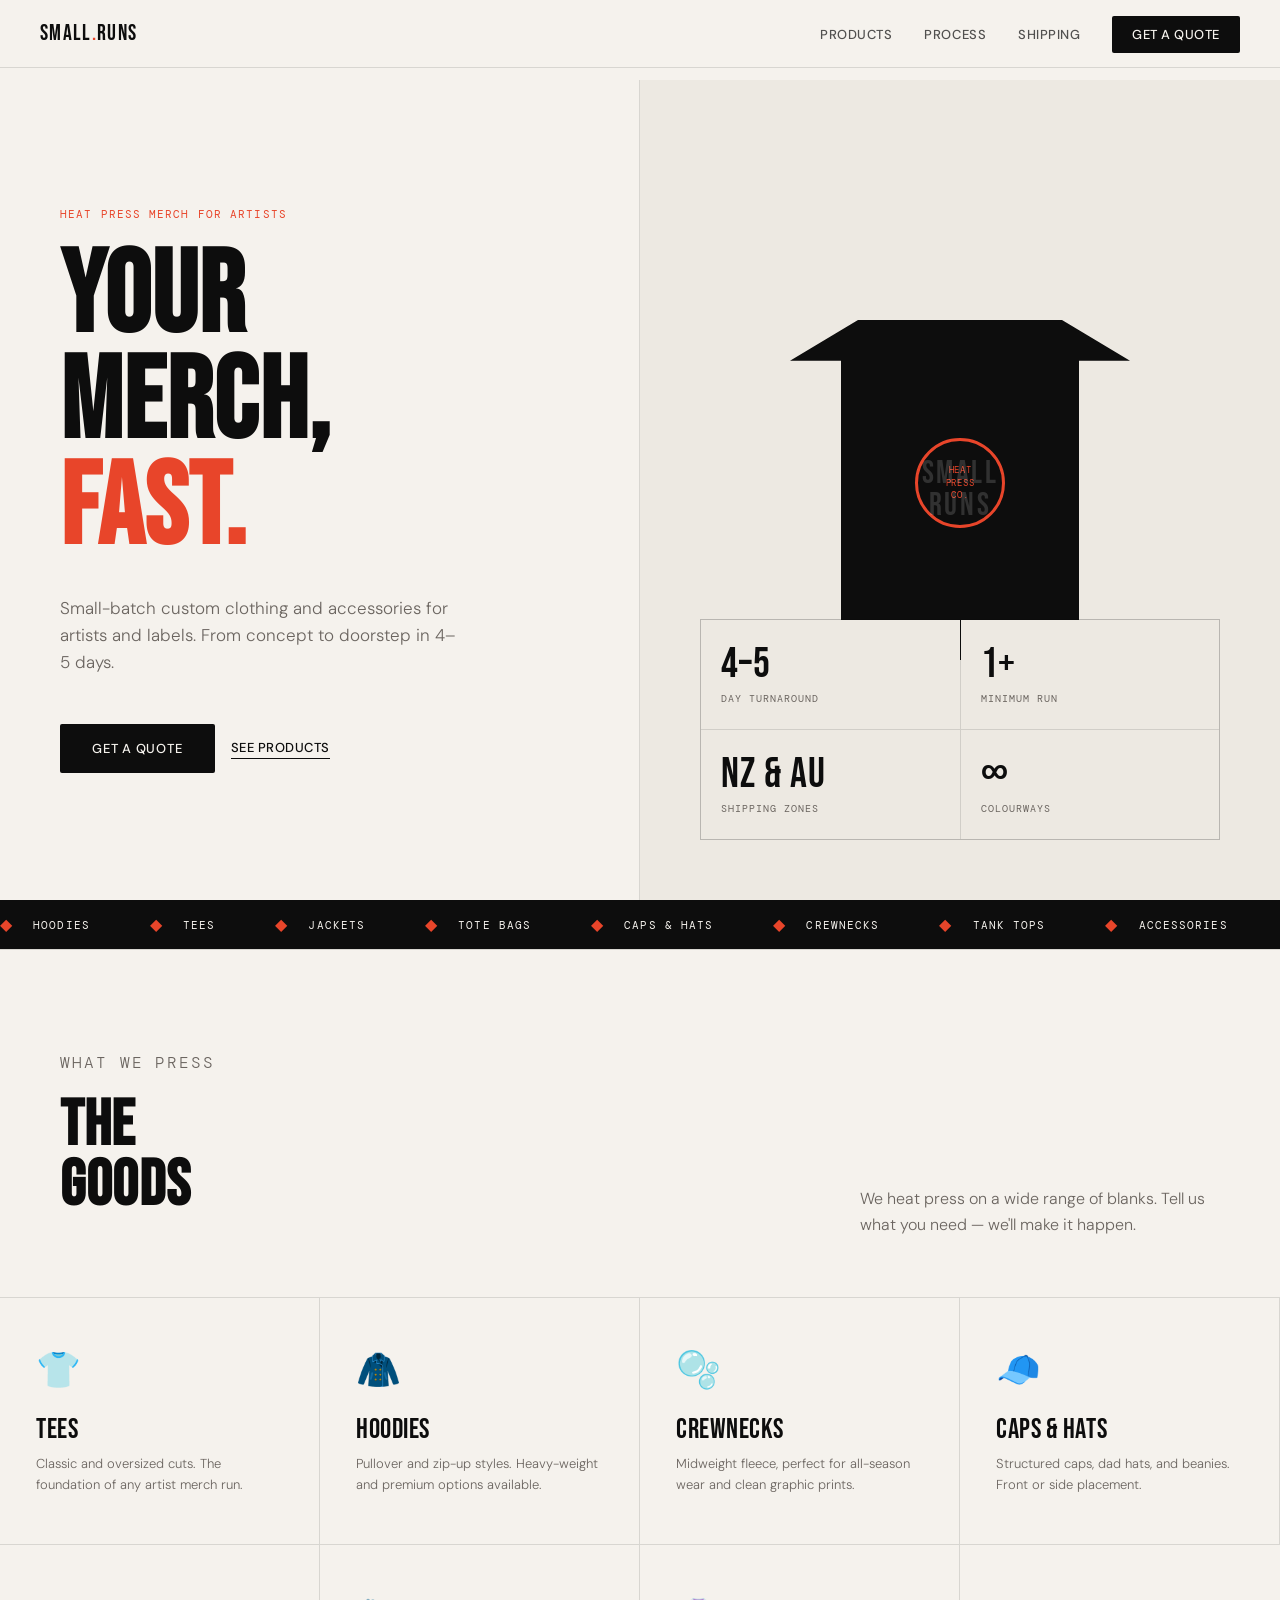
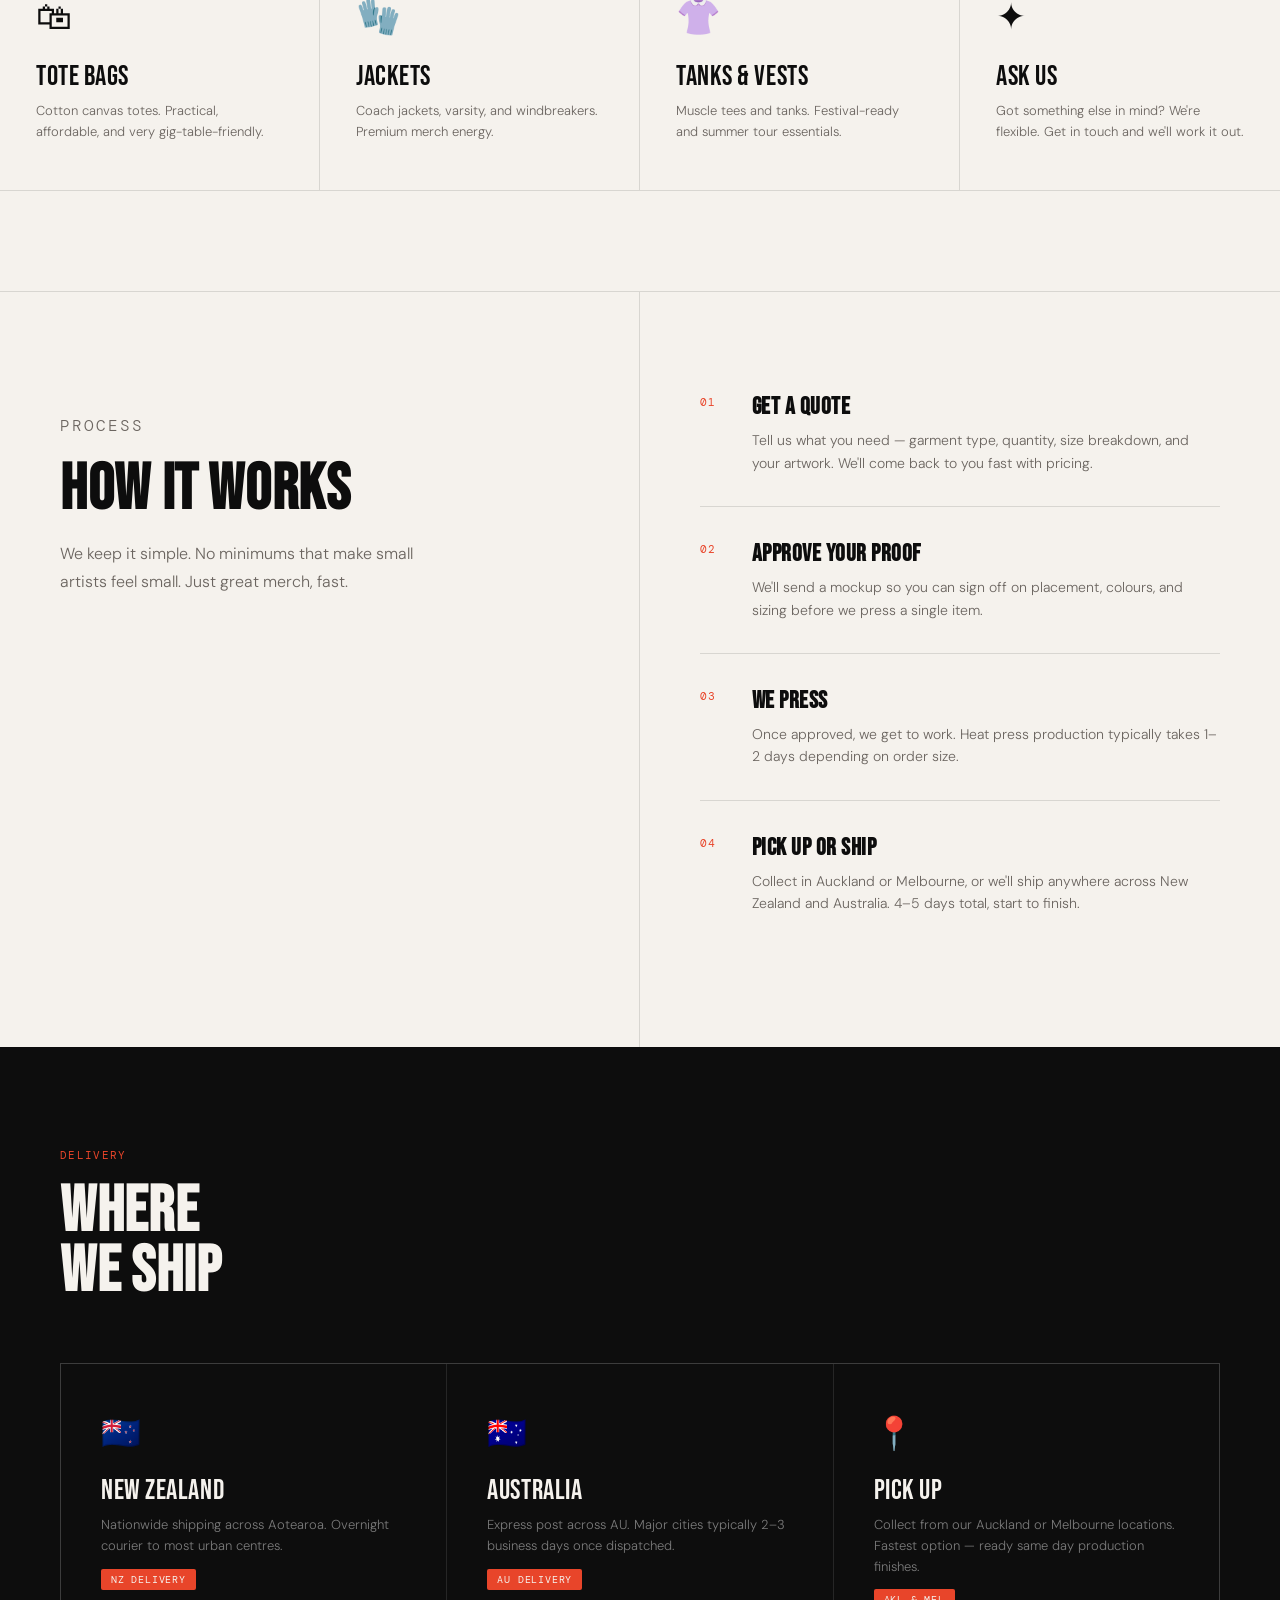
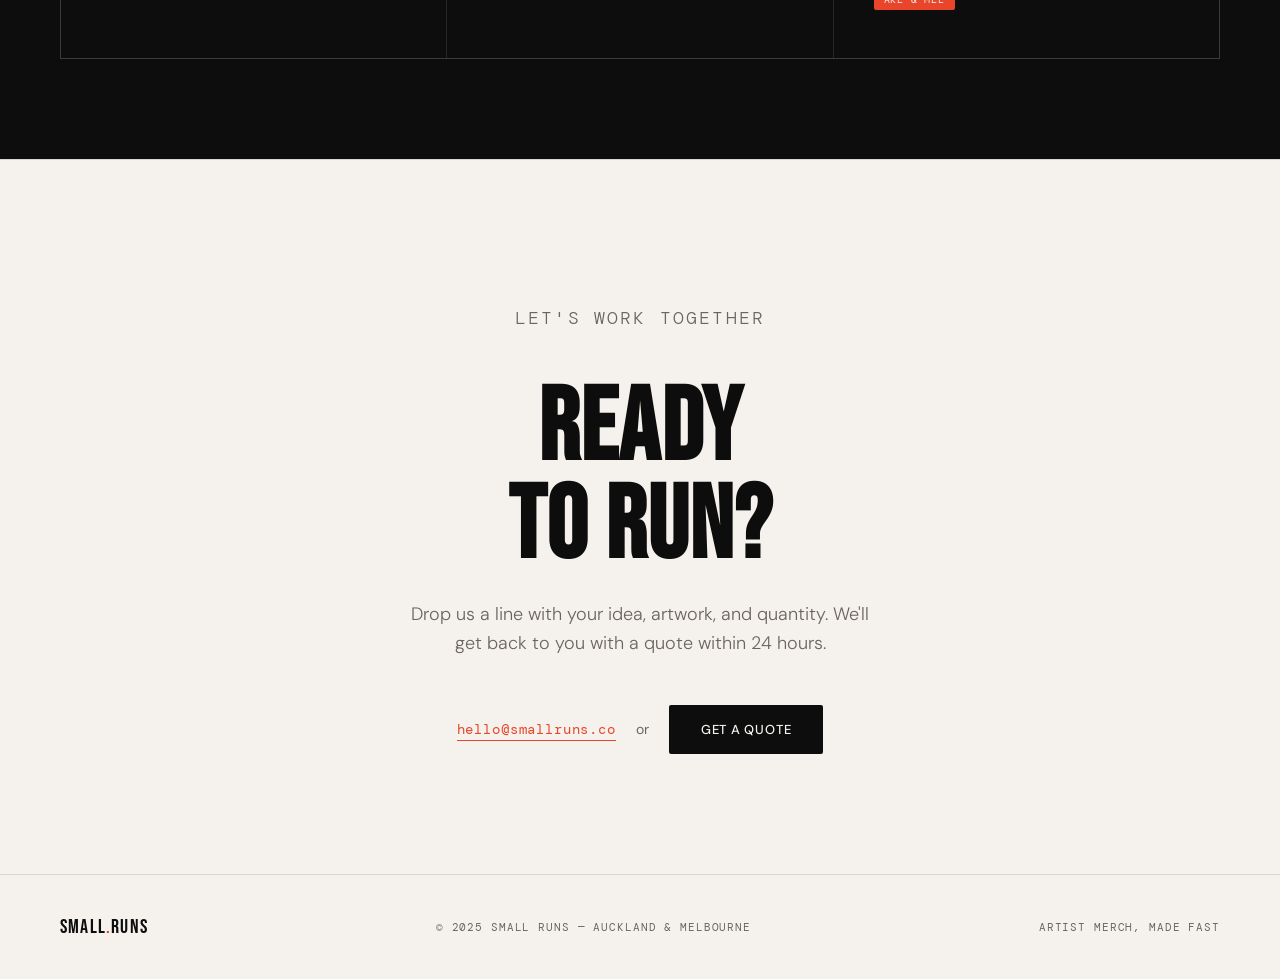
==== index.html @ 35fba36e "Initial landing page" ====
<!DOCTYPE html>
<html lang="en">
<head>
<meta charset="UTF-8">
<meta name="viewport" content="width=device-width, initial-scale=1.0">
<title>Small Runs — Artist Merch, Made Fast</title>
<link rel="preconnect" href="https://fonts.googleapis.com">
<link href="https://fonts.googleapis.com/css2?family=Bebas+Neue&family=DM+Sans:wght@300;400;500&family=DM+Mono:wght@400;500&display=swap" rel="stylesheet">
<style>
  :root {
    --black: #0d0d0d;
    --white: #f5f2ed;
    --cream: #ede9e2;
    --accent: #e8452a;
    --mid: #6b6560;
    --border: rgba(13,13,13,0.12);
  }

  *, *::before, *::after { box-sizing: border-box; margin: 0; padding: 0; }

  html { scroll-behavior: smooth; }

  body {
    font-family: 'DM Sans', sans-serif;
    background: var(--white);
    color: var(--black);
    overflow-x: hidden;
  }

  /* ── NAV ── */
  nav {
    position: fixed; top: 0; left: 0; right: 0; z-index: 100;
    display: flex; align-items: center; justify-content: space-between;
    padding: 20px 40px;
    mix-blend-mode: normal;
    background: var(--white);
    border-bottom: 1px solid var(--border);
  }
  .nav-logo {
    font-family: 'Bebas Neue', sans-serif;
    font-size: 22px;
    letter-spacing: 0.06em;
    color: var(--black);
    text-decoration: none;
  }
  .nav-logo span { color: var(--accent); }
  .nav-links {
    display: flex; gap: 32px; list-style: none; align-items: center;
  }
  .nav-links a {
    text-decoration: none; color: var(--black); font-size: 13px;
    font-weight: 500; letter-spacing: 0.04em; text-transform: uppercase;
    opacity: 0.7; transition: opacity 0.2s;
  }
  .nav-links a:hover { opacity: 1; }
  .nav-cta {
    background: var(--black); color: var(--white) !important;
    opacity: 1 !important; padding: 10px 20px;
    border-radius: 2px; transition: background 0.2s !important;
  }
  .nav-cta:hover { background: var(--accent) !important; }

  /* ── HERO ── */
  .hero {
    min-height: 100vh;
    display: grid;
    grid-template-columns: 1fr 1fr;
    padding-top: 80px;
  }
  .hero-left {
    display: flex; flex-direction: column; justify-content: center;
    padding: 80px 60px 80px 60px;
    border-right: 1px solid var(--border);
  }
  .hero-tag {
    font-family: 'DM Mono', monospace;
    font-size: 11px; letter-spacing: 0.1em; text-transform: uppercase;
    color: var(--accent); margin-bottom: 24px;
  }
  .hero-title {
    font-family: 'Bebas Neue', sans-serif;
    font-size: clamp(72px, 9vw, 130px);
    line-height: 0.92;
    letter-spacing: 0.01em;
    color: var(--black);
    margin-bottom: 32px;
  }
  .hero-title em {
    font-style: normal;
    color: var(--accent);
  }
  .hero-sub {
    font-size: 17px; line-height: 1.6; color: var(--mid);
    max-width: 400px; margin-bottom: 48px; font-weight: 300;
  }
  .hero-actions { display: flex; gap: 16px; align-items: center; }
  .btn-primary {
    background: var(--black); color: var(--white);
    padding: 16px 32px; font-size: 13px; font-weight: 500;
    letter-spacing: 0.06em; text-transform: uppercase;
    text-decoration: none; border-radius: 2px;
    transition: background 0.2s;
  }
  .btn-primary:hover { background: var(--accent); }
  .btn-ghost {
    color: var(--black); font-size: 13px; font-weight: 500;
    letter-spacing: 0.04em; text-decoration: none; text-transform: uppercase;
    border-bottom: 1px solid var(--black); padding-bottom: 2px;
    transition: color 0.2s, border-color 0.2s;
  }
  .btn-ghost:hover { color: var(--accent); border-color: var(--accent); }

  .hero-right {
    background: var(--cream);
    display: flex; flex-direction: column; justify-content: flex-end;
    padding: 60px;
    position: relative; overflow: hidden;
  }
  .hero-visual {
    position: absolute; top: 0; left: 0; right: 0; bottom: 0;
    display: flex; align-items: center; justify-content: center;
  }
  .hero-garment {
    width: 340px; height: 340px; position: relative;
  }
  .tee-shape {
    width: 100%; height: 100%;
    background: var(--black);
    clip-path: polygon(20% 0%, 80% 0%, 100% 12%, 85% 12%, 85% 100%, 15% 100%, 15% 12%, 0% 12%);
    display: flex; align-items: center; justify-content: center;
    position: relative;
  }
  .tee-shape::after {
    content: 'SMALL\ARUNS';
    white-space: pre;
    font-family: 'Bebas Neue', sans-serif;
    font-size: 32px; letter-spacing: 0.08em;
    color: rgba(255,255,255,0.15);
    position: absolute; top: 50%; left: 50%;
    transform: translate(-50%, -50%);
    text-align: center; line-height: 1;
  }
  .press-mark {
    position: absolute; top: 48%; left: 50%;
    transform: translate(-50%, -50%);
    width: 90px; height: 90px;
    border: 3px solid var(--accent);
    border-radius: 50%;
    display: flex; align-items: center; justify-content: center;
    flex-direction: column;
  }
  .press-mark span {
    font-family: 'DM Mono', monospace;
    font-size: 9px; letter-spacing: 0.08em; text-transform: uppercase;
    color: var(--accent); line-height: 1.4; text-align: center;
  }

  .hero-stats {
    display: grid; grid-template-columns: 1fr 1fr;
    gap: 1px; background: var(--border); border: 1px solid var(--border);
    z-index: 2;
  }
  .stat {
    background: var(--cream);
    padding: 24px 20px;
  }
  .stat-num {
    font-family: 'Bebas Neue', sans-serif;
    font-size: 42px; letter-spacing: 0.02em; line-height: 1;
    color: var(--black);
  }
  .stat-label {
    font-family: 'DM Mono', monospace;
    font-size: 10px; letter-spacing: 0.1em; text-transform: uppercase;
    color: var(--mid); margin-top: 6px;
  }

  /* ── TICKER ── */
  .ticker {
    background: var(--black); color: var(--white);
    padding: 14px 0; overflow: hidden;
    border-top: none;
  }
  .ticker-inner {
    display: flex; gap: 60px; white-space: nowrap;
    animation: ticker 18s linear infinite;
  }
  .ticker-item {
    font-family: 'DM Mono', monospace;
    font-size: 11px; letter-spacing: 0.1em; text-transform: uppercase;
    display: flex; align-items: center; gap: 20px;
    flex-shrink: 0;
  }
  .ticker-dot { color: var(--accent); font-size: 16px; }
  @keyframes ticker {
    from { transform: translateX(0); }
    to { transform: translateX(-50%); }
  }

  /* ── WHAT WE DO ── */
  .section { padding: 100px 60px; }
  .section-label {
    font-family: 'DM Mono', monospace;
    font-size: 11px; letter-spacing: 0.12em; text-transform: uppercase;
    color: var(--accent); margin-bottom: 20px;
  }
  .section-title {
    font-family: 'Bebas Neue', sans-serif;
    font-size: clamp(44px, 5vw, 72px);
    line-height: 0.95; letter-spacing: 0.01em;
    margin-bottom: 20px;
  }

  .products-section {
    padding: 100px 0;
    border-top: 1px solid var(--border);
  }
  .products-header {
    padding: 0 60px 60px;
    display: flex; justify-content: space-between; align-items: flex-end;
  }
  .products-header p {
    color: var(--mid); font-size: 16px; font-weight: 300;
    max-width: 360px; line-height: 1.6;
  }
  .products-grid {
    display: grid;
    grid-template-columns: repeat(4, 1fr);
    border-top: 1px solid var(--border);
  }
  .product-card {
    padding: 48px 36px;
    border-right: 1px solid var(--border);
    border-bottom: 1px solid var(--border);
    transition: background 0.2s;
    cursor: default;
  }
  .product-card:last-child { border-right: none; }
  .product-card:hover { background: var(--cream); }
  .product-icon {
    font-size: 36px; margin-bottom: 20px; display: block;
  }
  .product-name {
    font-family: 'Bebas Neue', sans-serif;
    font-size: 28px; letter-spacing: 0.02em; margin-bottom: 8px;
  }
  .product-desc {
    font-size: 13px; color: var(--mid); line-height: 1.6; font-weight: 300;
  }

  /* ── HOW IT WORKS ── */
  .how-section {
    border-top: 1px solid var(--border);
    display: grid; grid-template-columns: 1fr 1fr;
  }
  .how-left {
    padding: 100px 60px;
    border-right: 1px solid var(--border);
  }
  .how-left p {
    color: var(--mid); font-size: 16px; font-weight: 300;
    max-width: 380px; line-height: 1.7; margin-top: 20px;
  }
  .how-right { padding: 100px 60px; }
  .steps { display: flex; flex-direction: column; gap: 0; }
  .step {
    display: flex; gap: 24px;
    padding: 32px 0;
    border-bottom: 1px solid var(--border);
  }
  .step:first-child { padding-top: 0; }
  .step:last-child { border-bottom: none; }
  .step-num {
    font-family: 'DM Mono', monospace;
    font-size: 11px; letter-spacing: 0.1em; color: var(--accent);
    min-width: 28px; padding-top: 3px;
  }
  .step-content h3 {
    font-family: 'Bebas Neue', sans-serif;
    font-size: 24px; letter-spacing: 0.02em; margin-bottom: 8px;
  }
  .step-content p {
    font-size: 14px; color: var(--mid); line-height: 1.6; font-weight: 300;
  }

  /* ── SHIPPING ── */
  .shipping-section {
    border-top: 1px solid var(--border);
    background: var(--black); color: var(--white);
    padding: 100px 60px;
  }
  .shipping-section .section-label { color: var(--accent); }
  .shipping-grid {
    display: grid; grid-template-columns: repeat(3, 1fr);
    gap: 1px; background: rgba(255,255,255,0.1);
    margin-top: 60px; border: 1px solid rgba(255,255,255,0.1);
  }
  .ship-card {
    padding: 48px 40px;
    background: var(--black);
    transition: background 0.2s;
  }
  .ship-card:hover { background: #1a1a1a; }
  .ship-icon { font-size: 32px; margin-bottom: 20px; display: block; }
  .ship-title {
    font-family: 'Bebas Neue', sans-serif;
    font-size: 28px; letter-spacing: 0.02em; margin-bottom: 8px;
    color: var(--white);
  }
  .ship-detail {
    font-size: 13px; color: rgba(255,255,255,0.45);
    line-height: 1.6; font-weight: 300;
  }
  .ship-highlight {
    display: inline-block;
    background: var(--accent);
    color: var(--white);
    font-family: 'DM Mono', monospace;
    font-size: 10px; letter-spacing: 0.08em;
    text-transform: uppercase;
    padding: 4px 10px; border-radius: 2px;
    margin-top: 12px;
  }

  /* ── CTA ── */
  .cta-section {
    border-top: 1px solid var(--border);
    padding: 120px 60px;
    text-align: center;
  }
  .cta-section .section-title { font-size: clamp(56px, 8vw, 110px); }
  .cta-section p {
    color: var(--mid); font-size: 18px; font-weight: 300;
    max-width: 480px; margin: 24px auto 48px; line-height: 1.6;
  }
  .cta-email {
    font-family: 'DM Mono', monospace;
    font-size: 14px; letter-spacing: 0.06em;
    color: var(--accent); text-decoration: none;
    border-bottom: 1px solid var(--accent);
    padding-bottom: 2px;
  }
  .cta-divider {
    color: var(--mid); margin: 0 16px; font-size: 14px;
  }

  /* ── FOOTER ── */
  footer {
    border-top: 1px solid var(--border);
    padding: 40px 60px;
    display: flex; justify-content: space-between; align-items: center;
  }
  .footer-logo {
    font-family: 'Bebas Neue', sans-serif;
    font-size: 20px; letter-spacing: 0.06em;
  }
  .footer-logo span { color: var(--accent); }
  .footer-note {
    font-family: 'DM Mono', monospace;
    font-size: 11px; letter-spacing: 0.08em; text-transform: uppercase;
    color: var(--mid);
  }

  /* ── ANIMATIONS ── */
  .fade-up {
    opacity: 0; transform: translateY(24px);
    transition: opacity 0.6s ease, transform 0.6s ease;
  }
  .fade-up.visible { opacity: 1; transform: translateY(0); }

  /* ── RESPONSIVE ── */
  @media (max-width: 900px) {
    nav { padding: 16px 24px; }
    .nav-links { display: none; }
    .hero { grid-template-columns: 1fr; min-height: auto; }
    .hero-left { padding: 60px 24px; border-right: none; }
    .hero-right { display: none; }
    .section { padding: 60px 24px; }
    .products-header { padding: 0 24px 40px; flex-direction: column; align-items: flex-start; gap: 16px; }
    .products-grid { grid-template-columns: 1fr 1fr; }
    .product-card { border-right: none; border-bottom: 1px solid var(--border); }
    .how-section { grid-template-columns: 1fr; }
    .how-left { padding: 60px 24px; border-right: none; border-bottom: 1px solid var(--border); }
    .how-right { padding: 60px 24px; }
    .shipping-section { padding: 60px 24px; }
    .shipping-grid { grid-template-columns: 1fr; }
    .cta-section { padding: 80px 24px; }
    footer { padding: 32px 24px; flex-direction: column; gap: 12px; text-align: center; }
  }
</style>
</head>
<body>

<!-- NAV -->
<nav>
  <a href="#" class="nav-logo">Small<span>.</span>Runs</a>
  <ul class="nav-links">
    <li><a href="#products">Products</a></li>
    <li><a href="#process">Process</a></li>
    <li><a href="#shipping">Shipping</a></li>
    <li><a href="#contact" class="nav-cta">Get a Quote</a></li>
  </ul>
</nav>

<!-- HERO -->
<section class="hero">
  <div class="hero-left">
    <p class="hero-tag">Heat Press Merch for Artists</p>
    <h1 class="hero-title">Your<br>Merch,<br><em>Fast.</em></h1>
    <p class="hero-sub">Small-batch custom clothing and accessories for artists and labels. From concept to doorstep in 4–5 days.</p>
    <div class="hero-actions">
      <a href="#contact" class="btn-primary">Get a Quote</a>
      <a href="#products" class="btn-ghost">See Products</a>
    </div>
  </div>
  <div class="hero-right">
    <div class="hero-visual">
      <div class="hero-garment">
        <div class="tee-shape">
          <div class="press-mark">
            <span>Heat<br>Press<br>Co.</span>
          </div>
        </div>
      </div>
    </div>
    <div class="hero-stats">
      <div class="stat">
        <div class="stat-num">4–5</div>
        <div class="stat-label">Day Turnaround</div>
      </div>
      <div class="stat">
        <div class="stat-num">1+</div>
        <div class="stat-label">Minimum Run</div>
      </div>
      <div class="stat">
        <div class="stat-num">NZ &amp; AU</div>
        <div class="stat-label">Shipping Zones</div>
      </div>
      <div class="stat">
        <div class="stat-num">∞</div>
        <div class="stat-label">Colourways</div>
      </div>
    </div>
  </div>
</section>

<!-- TICKER -->
<div class="ticker">
  <div class="ticker-inner">
    <span class="ticker-item"><span class="ticker-dot">◆</span> Hoodies</span>
    <span class="ticker-item"><span class="ticker-dot">◆</span> Tees</span>
    <span class="ticker-item"><span class="ticker-dot">◆</span> Jackets</span>
    <span class="ticker-item"><span class="ticker-dot">◆</span> Tote Bags</span>
    <span class="ticker-item"><span class="ticker-dot">◆</span> Caps &amp; Hats</span>
    <span class="ticker-item"><span class="ticker-dot">◆</span> Crewnecks</span>
    <span class="ticker-item"><span class="ticker-dot">◆</span> Tank Tops</span>
    <span class="ticker-item"><span class="ticker-dot">◆</span> Accessories</span>
    <span class="ticker-item"><span class="ticker-dot">◆</span> Ships NZ &amp; AU</span>
    <span class="ticker-item"><span class="ticker-dot">◆</span> 4–5 Day Turnaround</span>
    <!-- duplicate for seamless loop -->
    <span class="ticker-item"><span class="ticker-dot">◆</span> Hoodies</span>
    <span class="ticker-item"><span class="ticker-dot">◆</span> Tees</span>
    <span class="ticker-item"><span class="ticker-dot">◆</span> Jackets</span>
    <span class="ticker-item"><span class="ticker-dot">◆</span> Tote Bags</span>
    <span class="ticker-item"><span class="ticker-dot">◆</span> Caps &amp; Hats</span>
    <span class="ticker-item"><span class="ticker-dot">◆</span> Crewnecks</span>
    <span class="ticker-item"><span class="ticker-dot">◆</span> Tank Tops</span>
    <span class="ticker-item"><span class="ticker-dot">◆</span> Accessories</span>
    <span class="ticker-item"><span class="ticker-dot">◆</span> Ships NZ &amp; AU</span>
    <span class="ticker-item"><span class="ticker-dot">◆</span> 4–5 Day Turnaround</span>
  </div>
</div>

<!-- PRODUCTS -->
<section class="products-section" id="products">
  <div class="products-header fade-up">
    <div>
      <p class="section-label">What we press</p>
      <h2 class="section-title">The<br>Goods</h2>
    </div>
    <p>We heat press on a wide range of blanks. Tell us what you need — we'll make it happen.</p>
  </div>
  <div class="products-grid">
    <div class="product-card fade-up">
      <span class="product-icon">👕</span>
      <div class="product-name">Tees</div>
      <p class="product-desc">Classic and oversized cuts. The foundation of any artist merch run.</p>
    </div>
    <div class="product-card fade-up">
      <span class="product-icon">🧥</span>
      <div class="product-name">Hoodies</div>
      <p class="product-desc">Pullover and zip-up styles. Heavy-weight and premium options available.</p>
    </div>
    <div class="product-card fade-up">
      <span class="product-icon">🫧</span>
      <div class="product-name">Crewnecks</div>
      <p class="product-desc">Midweight fleece, perfect for all-season wear and clean graphic prints.</p>
    </div>
    <div class="product-card fade-up">
      <span class="product-icon">🧢</span>
      <div class="product-name">Caps &amp; Hats</div>
      <p class="product-desc">Structured caps, dad hats, and beanies. Front or side placement.</p>
    </div>
    <div class="product-card fade-up">
      <span class="product-icon">🛍</span>
      <div class="product-name">Tote Bags</div>
      <p class="product-desc">Cotton canvas totes. Practical, affordable, and very gig-table-friendly.</p>
    </div>
    <div class="product-card fade-up">
      <span class="product-icon">🧤</span>
      <div class="product-name">Jackets</div>
      <p class="product-desc">Coach jackets, varsity, and windbreakers. Premium merch energy.</p>
    </div>
    <div class="product-card fade-up">
      <span class="product-icon">👚</span>
      <div class="product-name">Tanks &amp; Vests</div>
      <p class="product-desc">Muscle tees and tanks. Festival-ready and summer tour essentials.</p>
    </div>
    <div class="product-card fade-up">
      <span class="product-icon">✦</span>
      <div class="product-name">Ask Us</div>
      <p class="product-desc">Got something else in mind? We're flexible. Get in touch and we'll work it out.</p>
    </div>
  </div>
</section>

<!-- HOW IT WORKS -->
<section class="how-section" id="process">
  <div class="how-left fade-up">
    <p class="section-label">Process</p>
    <h2 class="section-title">How It Works</h2>
    <p>We keep it simple. No minimums that make small artists feel small. Just great merch, fast.</p>
  </div>
  <div class="how-right">
    <div class="steps">
      <div class="step fade-up">
        <span class="step-num">01</span>
        <div class="step-content">
          <h3>Get a Quote</h3>
          <p>Tell us what you need — garment type, quantity, size breakdown, and your artwork. We'll come back to you fast with pricing.</p>
        </div>
      </div>
      <div class="step fade-up">
        <span class="step-num">02</span>
        <div class="step-content">
          <h3>Approve Your Proof</h3>
          <p>We'll send a mockup so you can sign off on placement, colours, and sizing before we press a single item.</p>
        </div>
      </div>
      <div class="step fade-up">
        <span class="step-num">03</span>
        <div class="step-content">
          <h3>We Press</h3>
          <p>Once approved, we get to work. Heat press production typically takes 1–2 days depending on order size.</p>
        </div>
      </div>
      <div class="step fade-up">
        <span class="step-num">04</span>
        <div class="step-content">
          <h3>Pick Up or Ship</h3>
          <p>Collect in Auckland or Melbourne, or we'll ship anywhere across New Zealand and Australia. 4–5 days total, start to finish.</p>
        </div>
      </div>
    </div>
  </div>
</section>

<!-- SHIPPING -->
<section class="shipping-section" id="shipping">
  <p class="section-label">Delivery</p>
  <h2 class="section-title" style="color: var(--white);">Where<br>We Ship</h2>
  <div class="shipping-grid">
    <div class="ship-card fade-up">
      <span class="ship-icon">🇳🇿</span>
      <div class="ship-title">New Zealand</div>
      <p class="ship-detail">Nationwide shipping across Aotearoa. Overnight courier to most urban centres.</p>
      <span class="ship-highlight">NZ Delivery</span>
    </div>
    <div class="ship-card fade-up">
      <span class="ship-icon">🇦🇺</span>
      <div class="ship-title">Australia</div>
      <p class="ship-detail">Express post across AU. Major cities typically 2–3 business days once dispatched.</p>
      <span class="ship-highlight">AU Delivery</span>
    </div>
    <div class="ship-card fade-up">
      <span class="ship-icon">📍</span>
      <div class="ship-title">Pick Up</div>
      <p class="ship-detail">Collect from our Auckland or Melbourne locations. Fastest option — ready same day production finishes.</p>
      <span class="ship-highlight">AKL &amp; MEL</span>
    </div>
  </div>
</section>

<!-- CTA -->
<section class="cta-section" id="contact">
  <p class="section-label">Let's work together</p>
  <h2 class="section-title fade-up">Ready<br>to Run?</h2>
  <p>Drop us a line with your idea, artwork, and quantity. We'll get back to you with a quote within 24 hours.</p>
  <div>
    <a href="mailto:hello@smallruns.co" class="cta-email">hello@smallruns.co</a>
    <span class="cta-divider">or</span>
    <a href="mailto:hello@smallruns.co" class="btn-primary" style="display:inline-block;">Get a Quote</a>
  </div>
</section>

<!-- FOOTER -->
<footer>
  <div class="footer-logo">Small<span>.</span>Runs</div>
  <div class="footer-note">© 2025 Small Runs — Auckland &amp; Melbourne</div>
  <div class="footer-note">Artist Merch, Made Fast</div>
</footer>

<script>
  // Intersection observer for fade-up animations
  const observer = new IntersectionObserver((entries) => {
    entries.forEach((entry, i) => {
      if (entry.isIntersecting) {
        setTimeout(() => {
          entry.target.classList.add('visible');
        }, 60 * (entry.target.dataset.delay || 0));
        observer.unobserve(entry.target);
      }
    });
  }, { threshold: 0.1 });

  document.querySelectorAll('.fade-up').forEach((el, i) => {
    el.dataset.delay = i % 4;
    observer.observe(el);
  });
</script>
</body>
</html>
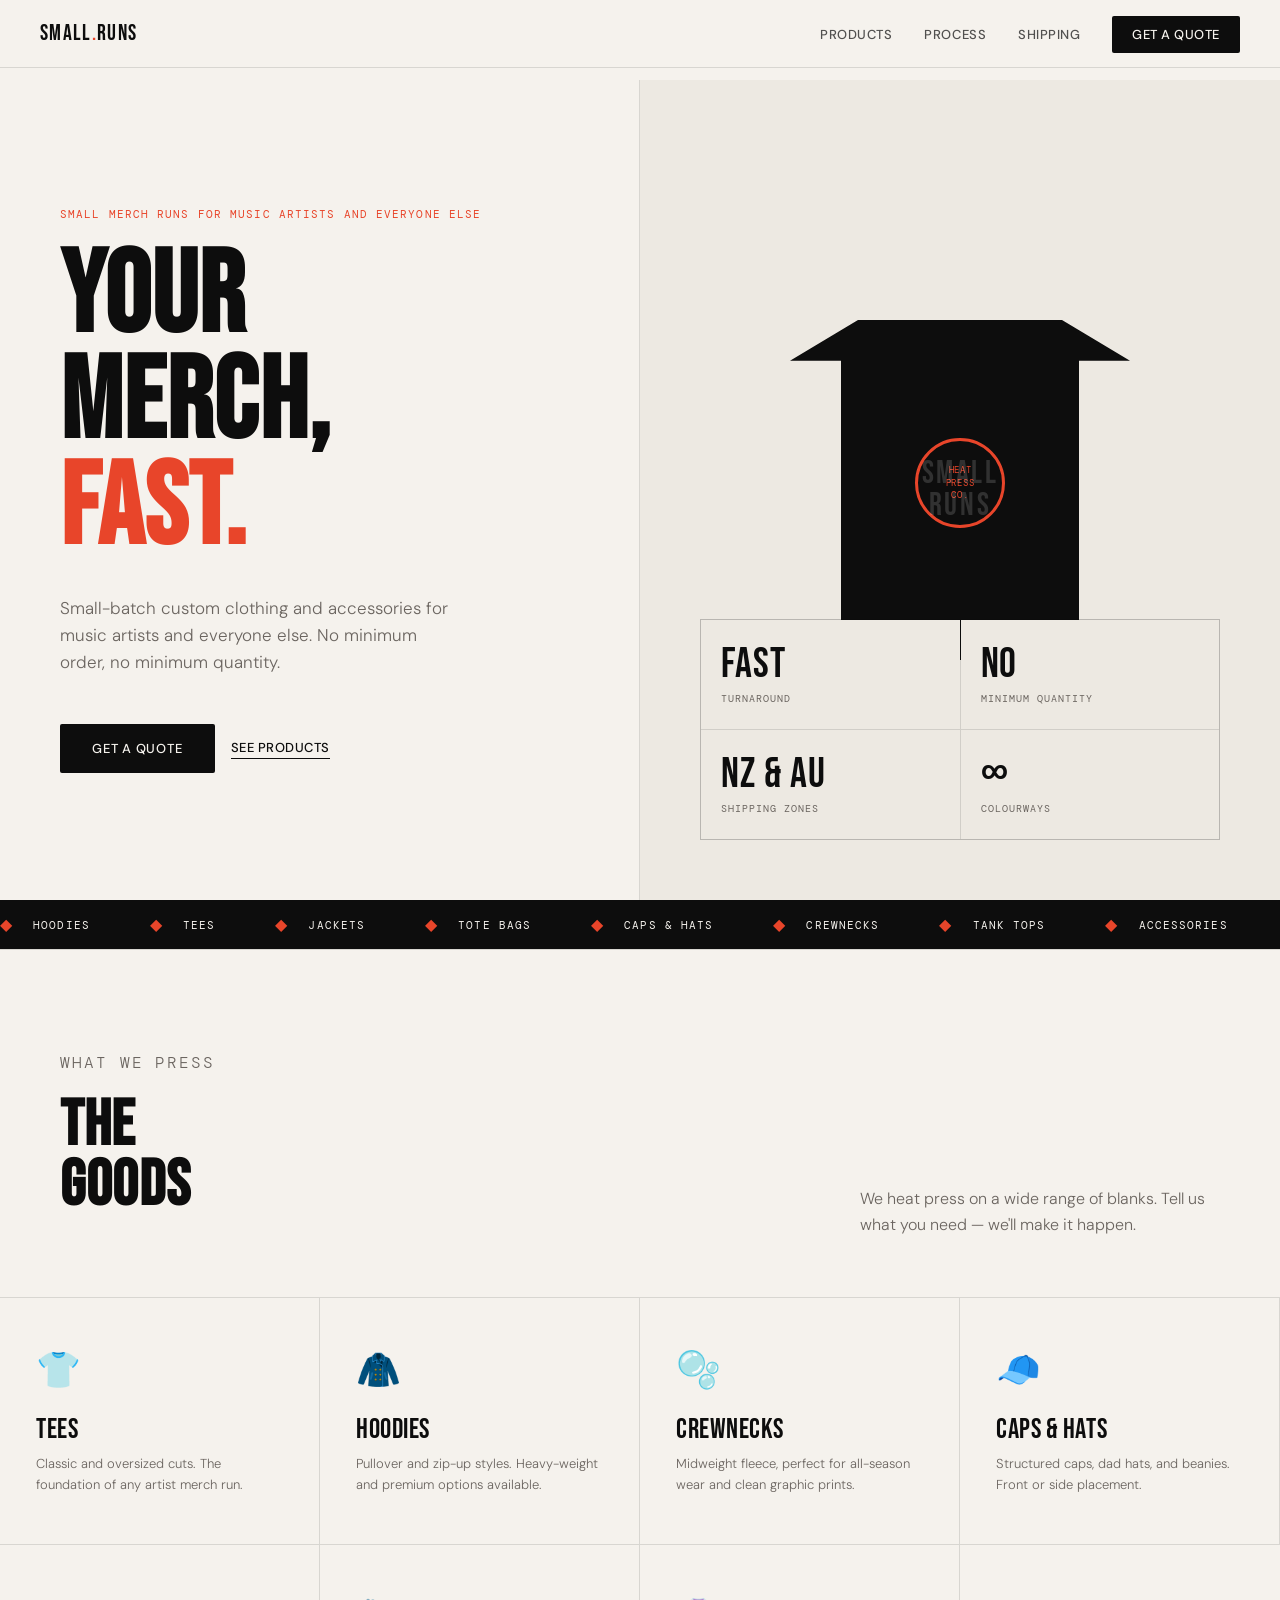
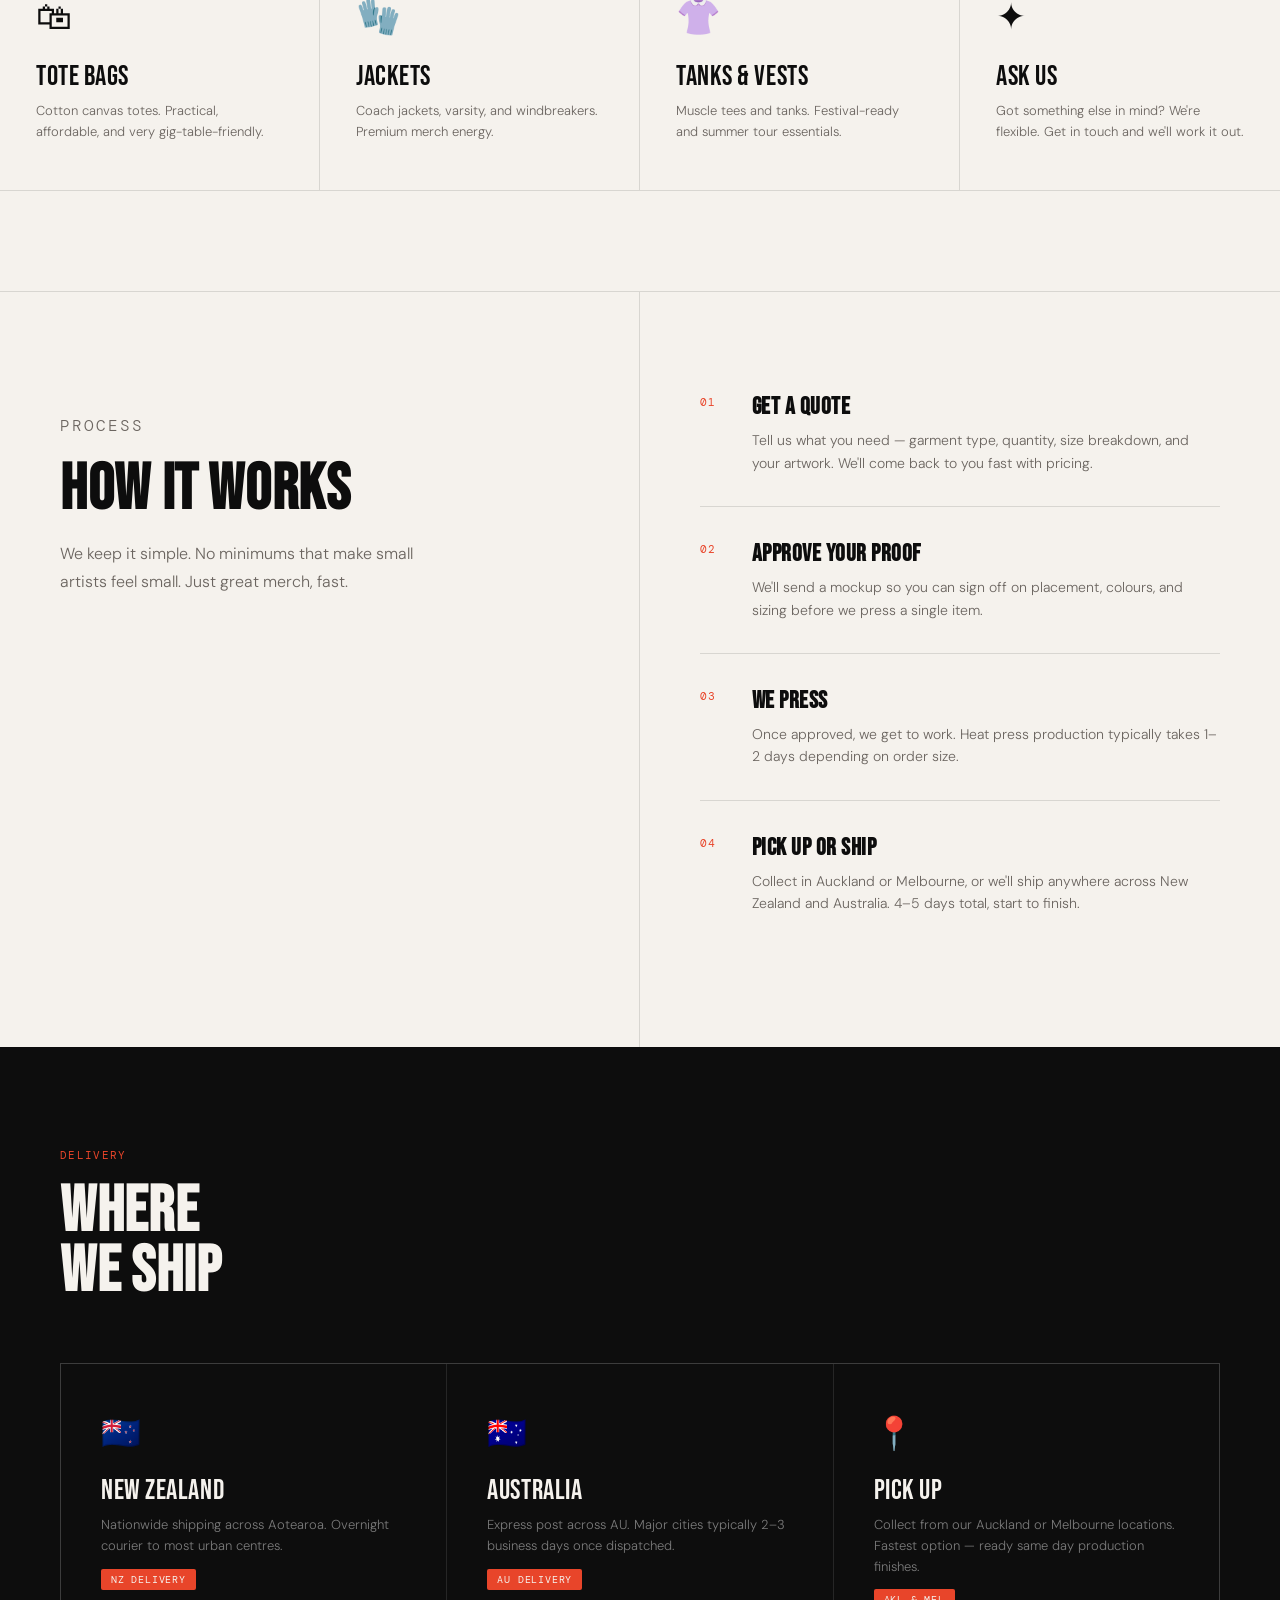
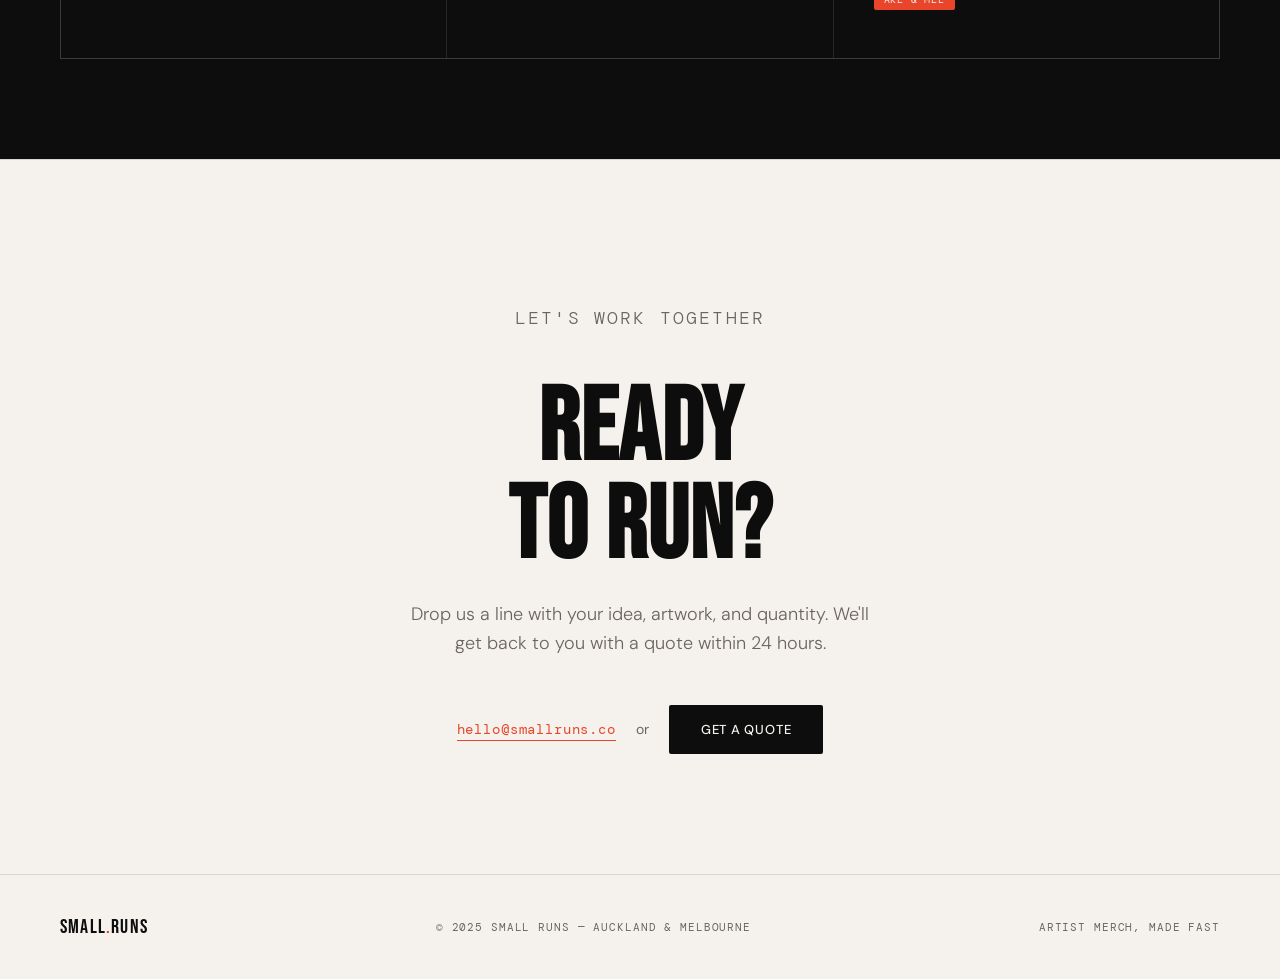
==== commit 43ed9ee6: "Update hero copy + stats" ====
--- a/index.html
+++ b/index.html
@@ -405,9 +405,9 @@
 <!-- HERO -->
 <section class="hero">
   <div class="hero-left">
-    <p class="hero-tag">Heat Press Merch for Artists</p>
+    <p class="hero-tag">Small merch runs for music artists and everyone else</p>
     <h1 class="hero-title">Your<br>Merch,<br><em>Fast.</em></h1>
-    <p class="hero-sub">Small-batch custom clothing and accessories for artists and labels. From concept to doorstep in 4–5 days.</p>
+    <p class="hero-sub">Small-batch custom clothing and accessories for music artists and everyone else. No minimum order, no minimum quantity.</p>
     <div class="hero-actions">
       <a href="#contact" class="btn-primary">Get a Quote</a>
       <a href="#products" class="btn-ghost">See Products</a>
@@ -425,12 +425,12 @@
     </div>
     <div class="hero-stats">
       <div class="stat">
-        <div class="stat-num">4–5</div>
-        <div class="stat-label">Day Turnaround</div>
+        <div class="stat-num">Fast</div>
+        <div class="stat-label">Turnaround</div>
       </div>
       <div class="stat">
-        <div class="stat-num">1+</div>
-        <div class="stat-label">Minimum Run</div>
+        <div class="stat-num">No</div>
+        <div class="stat-label">Minimum Quantity</div>
       </div>
       <div class="stat">
         <div class="stat-num">NZ &amp; AU</div>
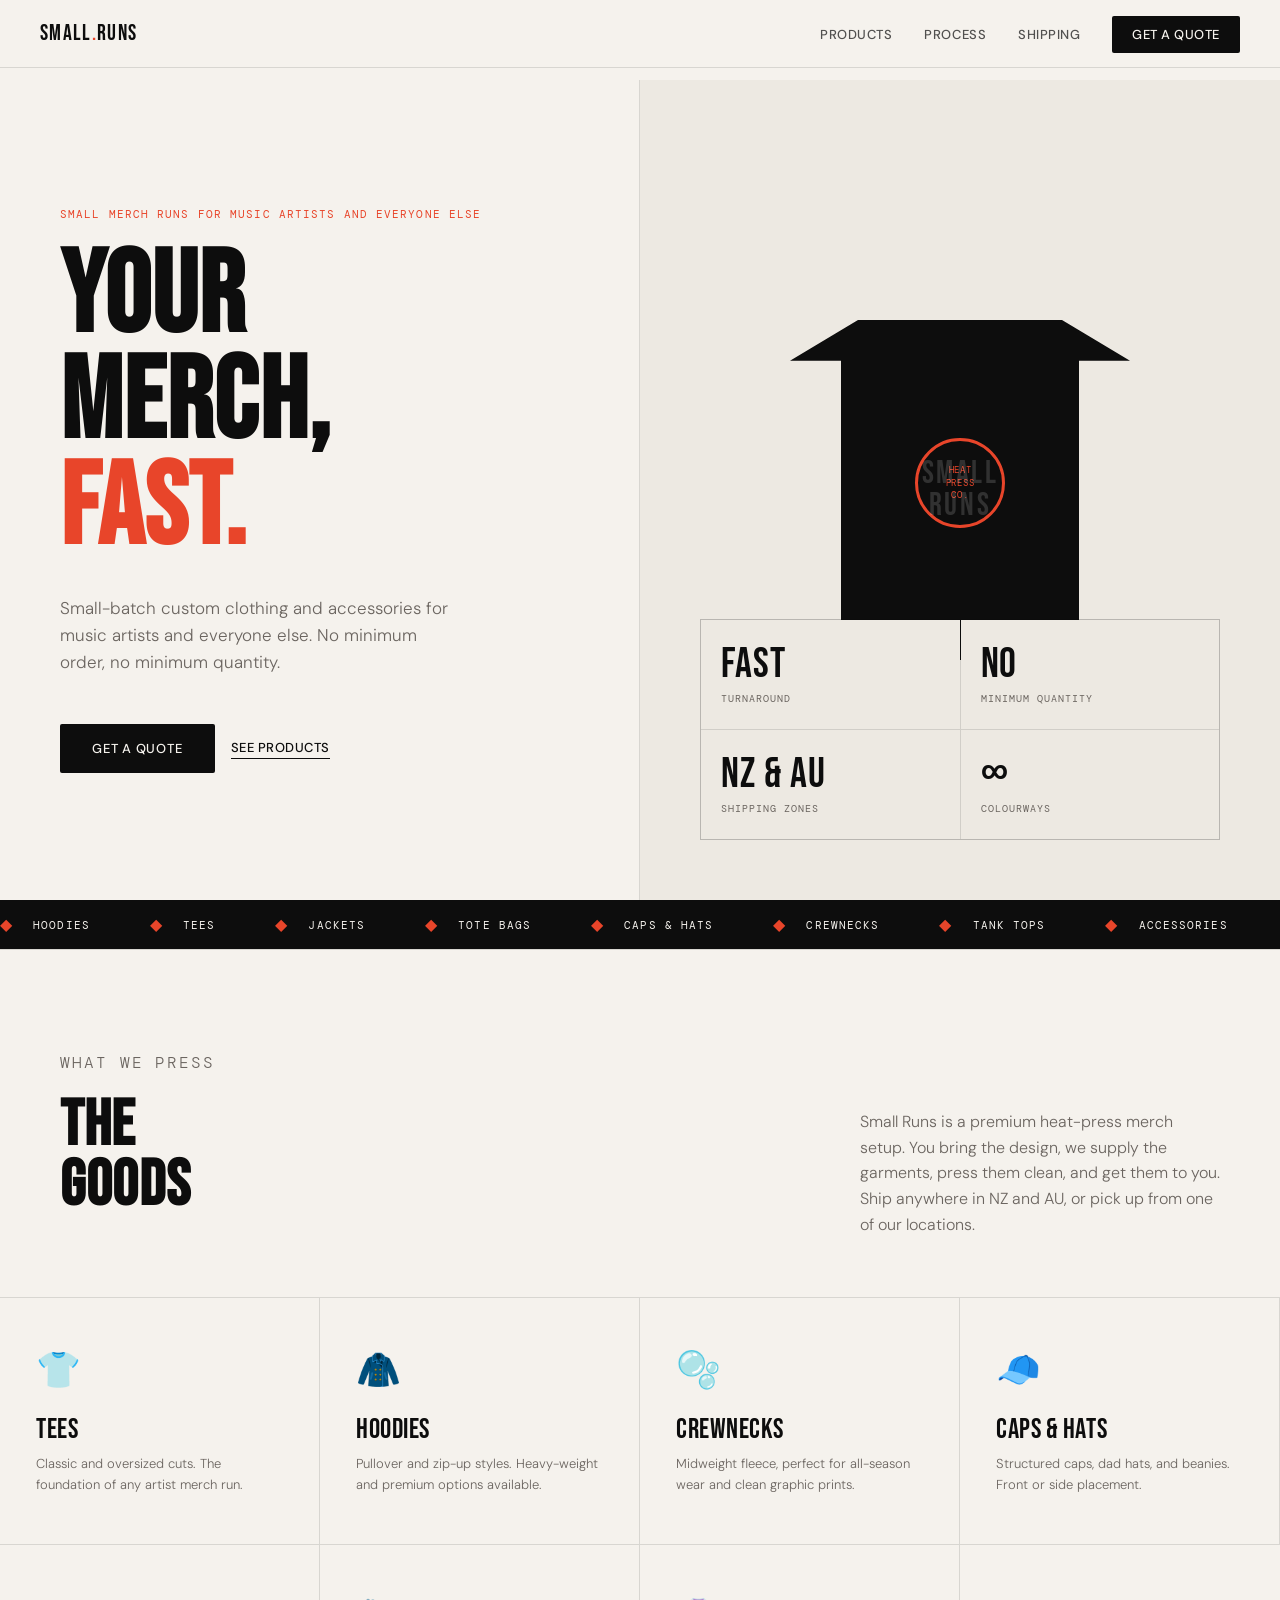
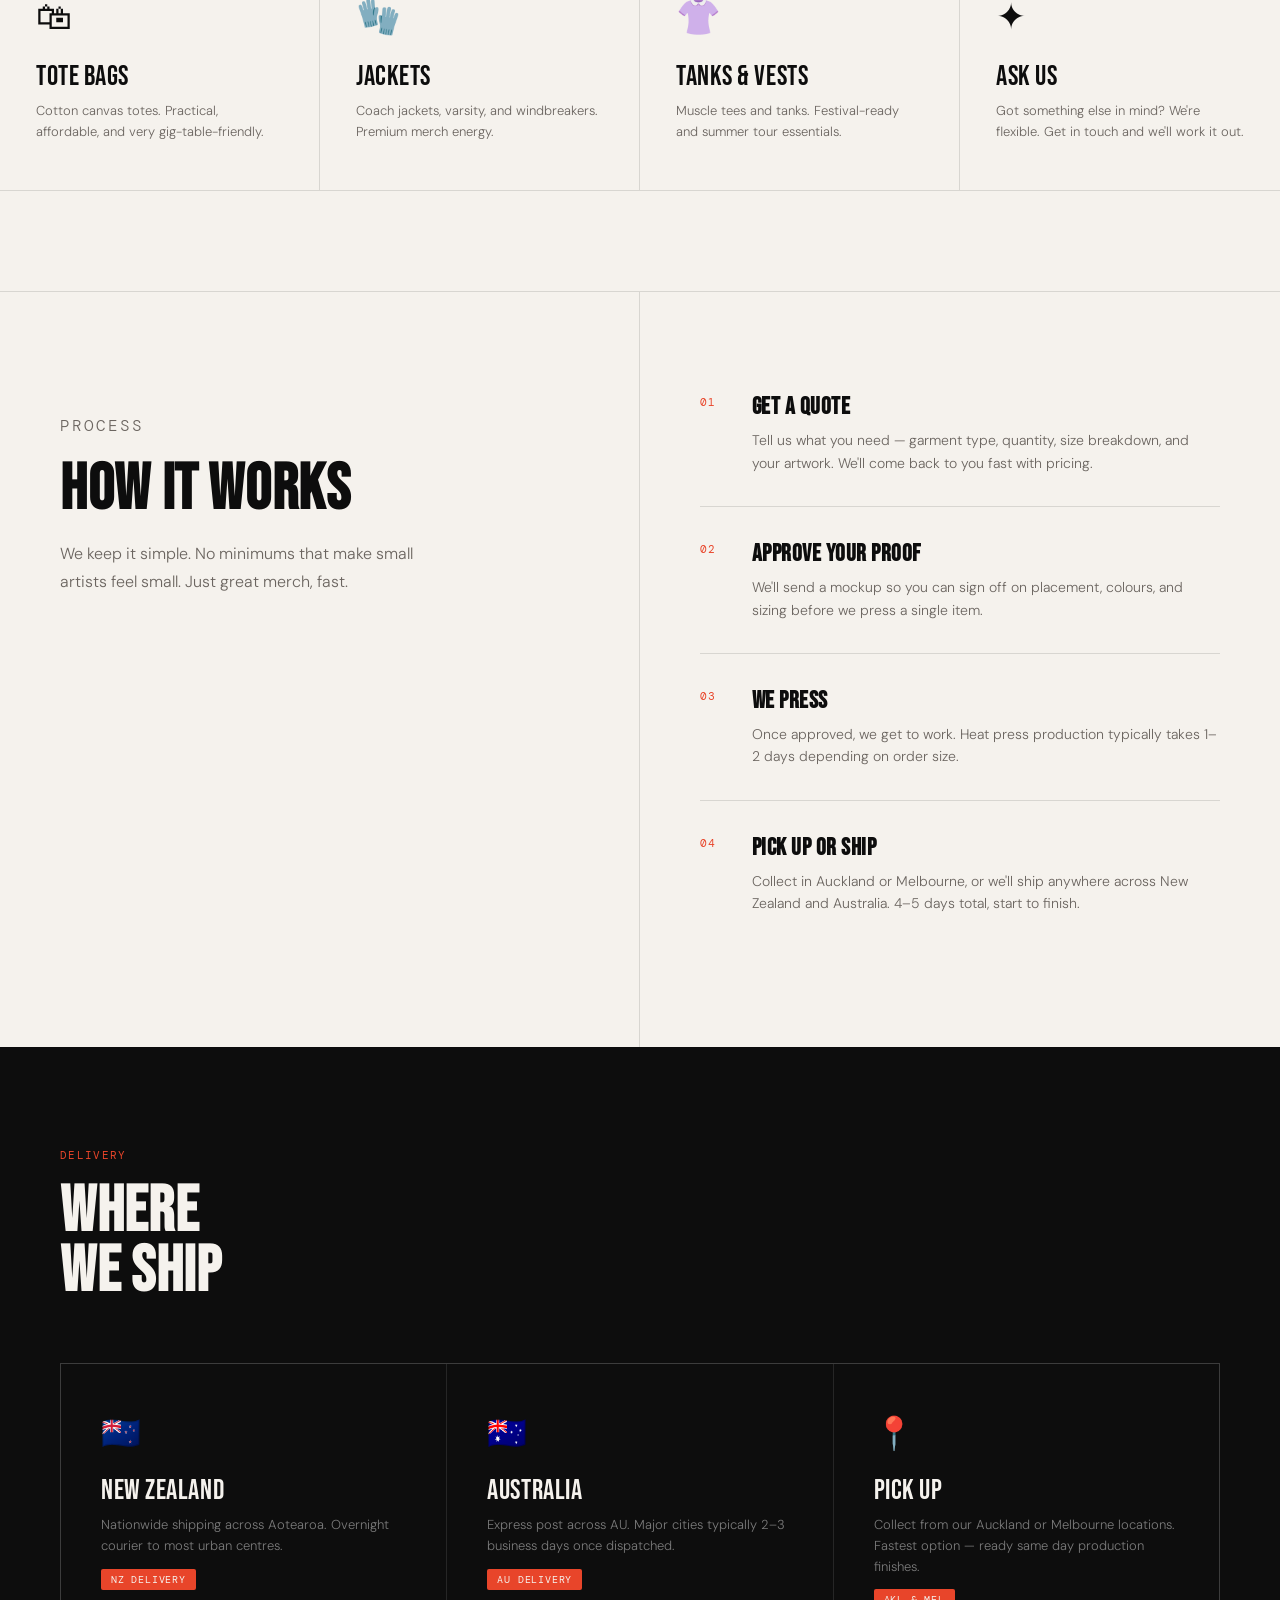
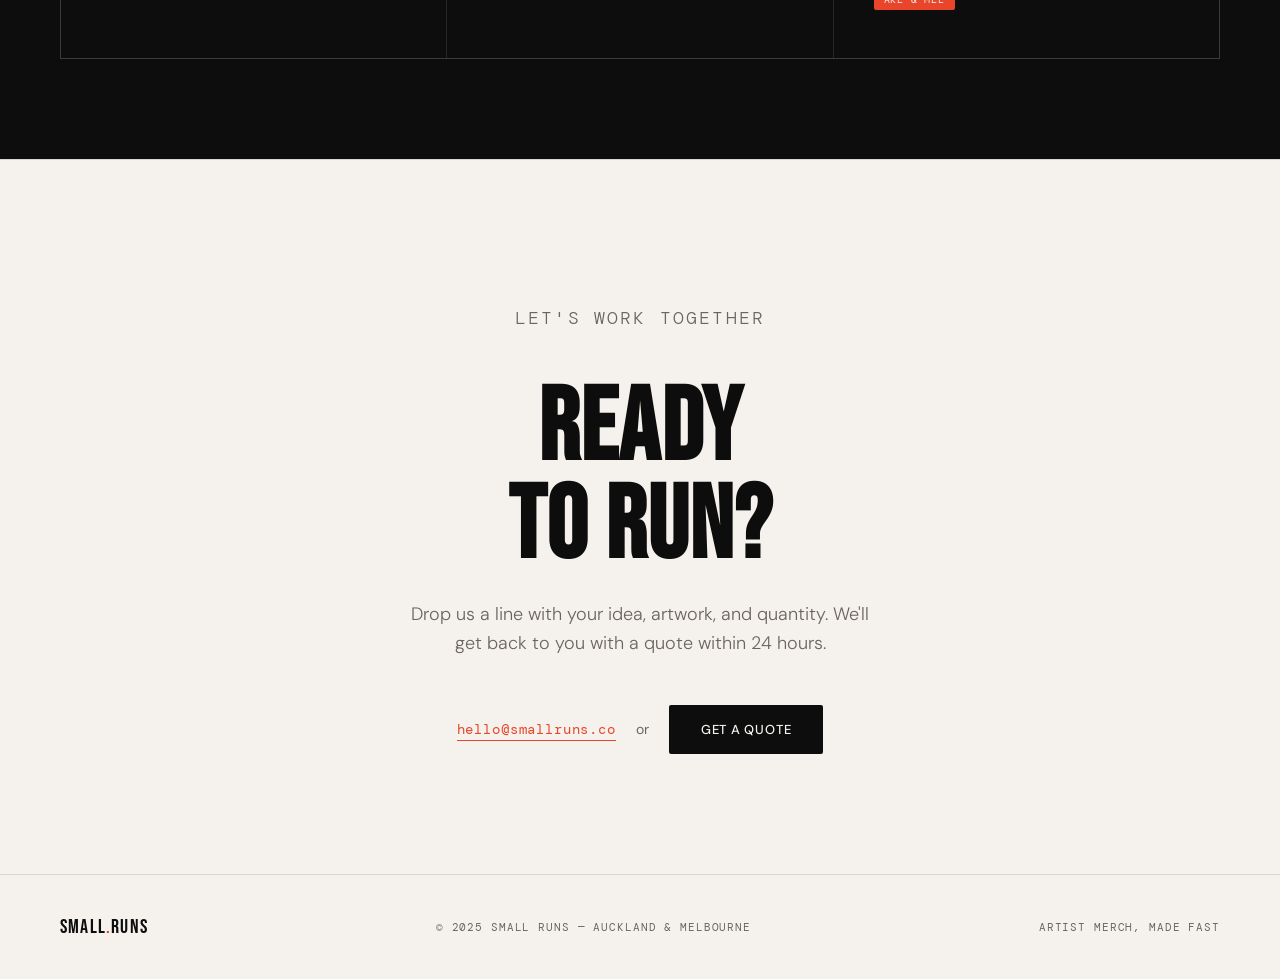
==== commit 791a6179: "Update products header copy" ====
--- a/index.html
+++ b/index.html
@@ -478,7 +478,7 @@
       <p class="section-label">What we press</p>
       <h2 class="section-title">The<br>Goods</h2>
     </div>
-    <p>We heat press on a wide range of blanks. Tell us what you need — we'll make it happen.</p>
+    <p>Small Runs is a premium heat-press merch setup. You bring the design, we supply the garments, press them clean, and get them to you. Ship anywhere in NZ and AU, or pick up from one of our locations.</p>
   </div>
   <div class="products-grid">
     <div class="product-card fade-up">
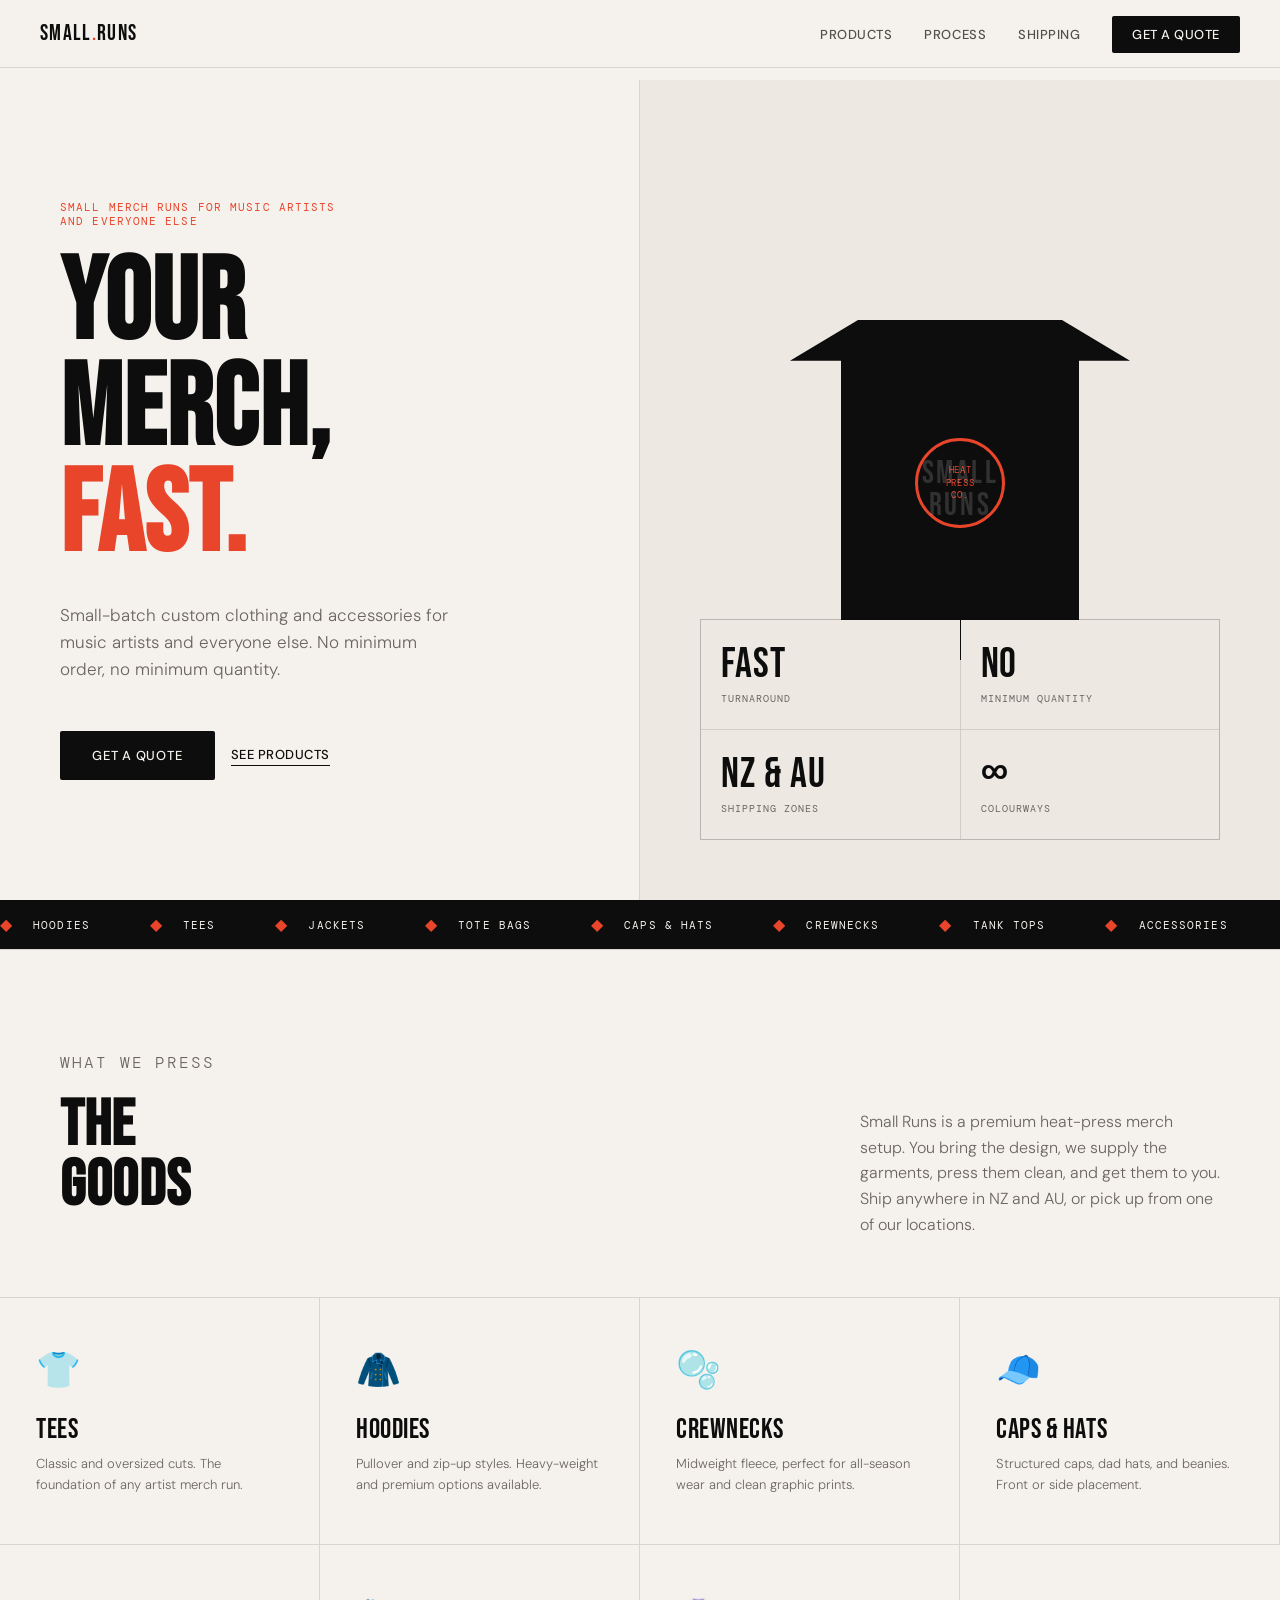
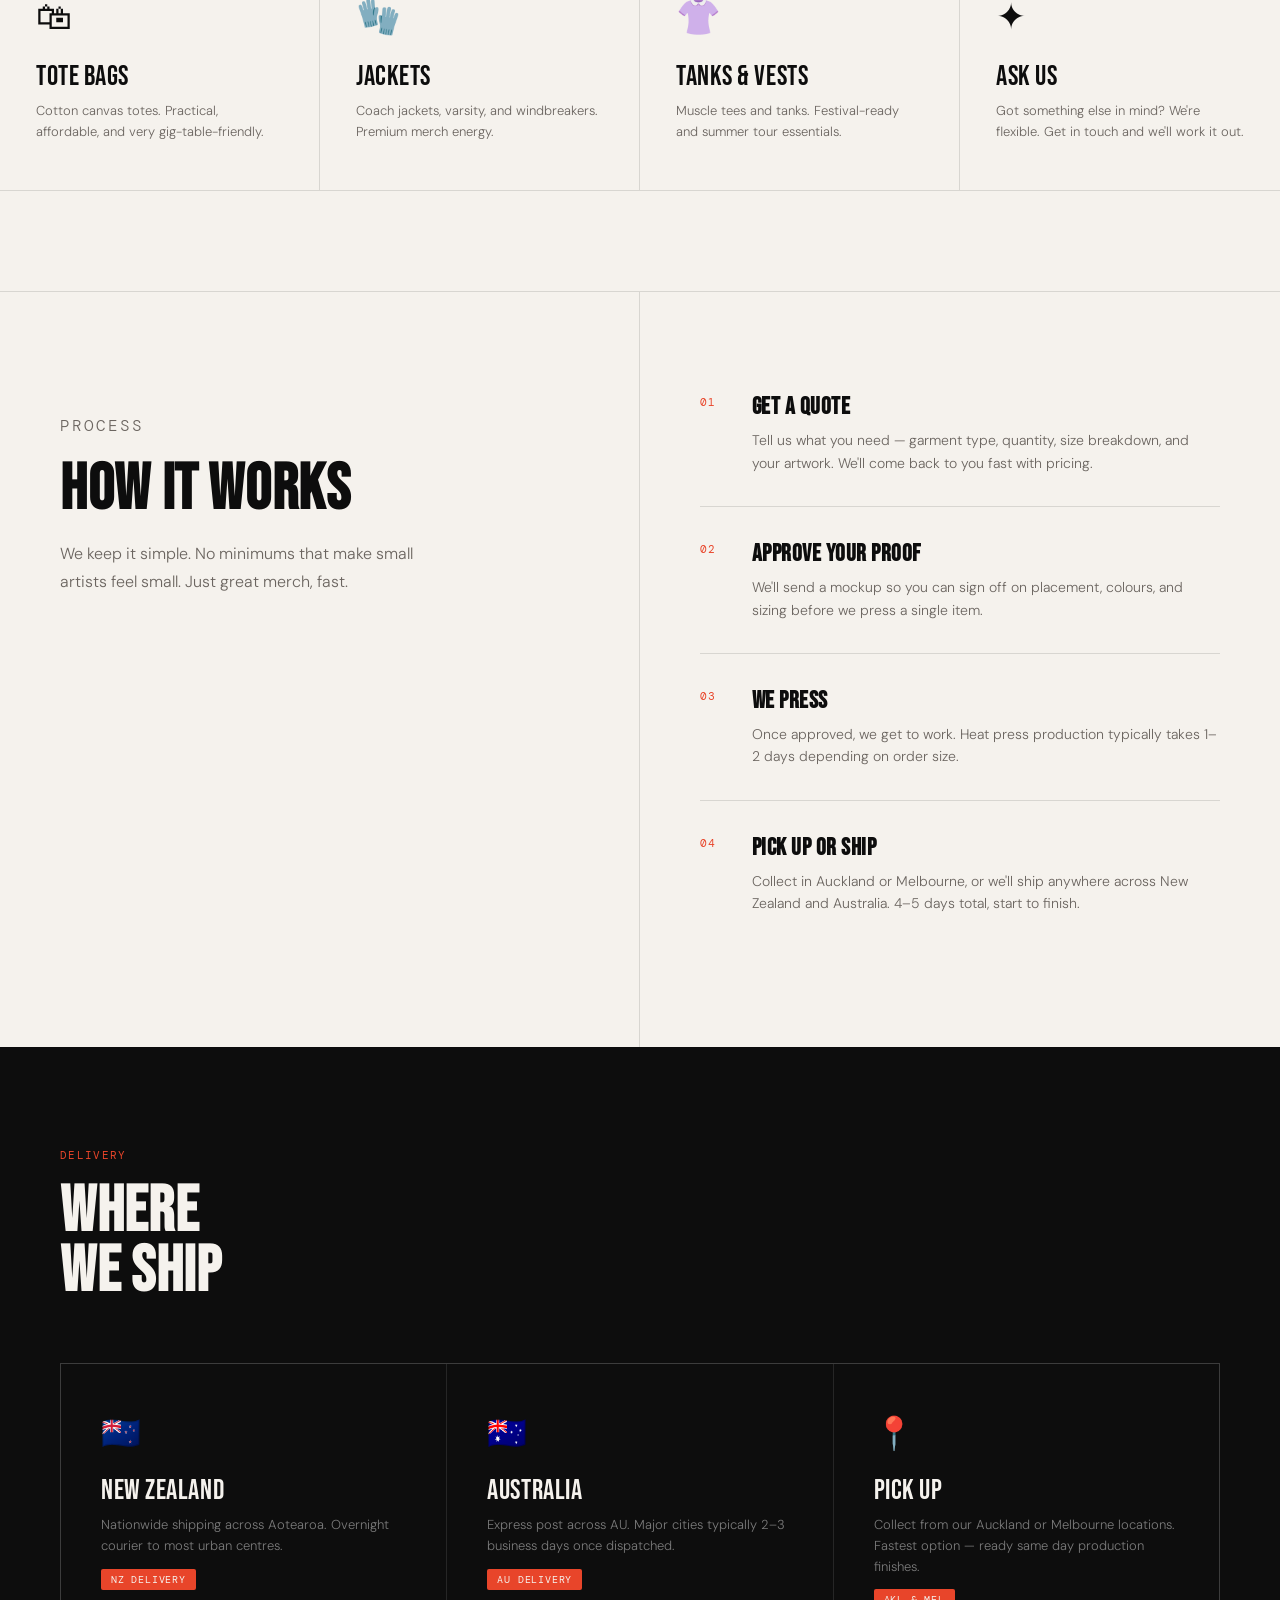
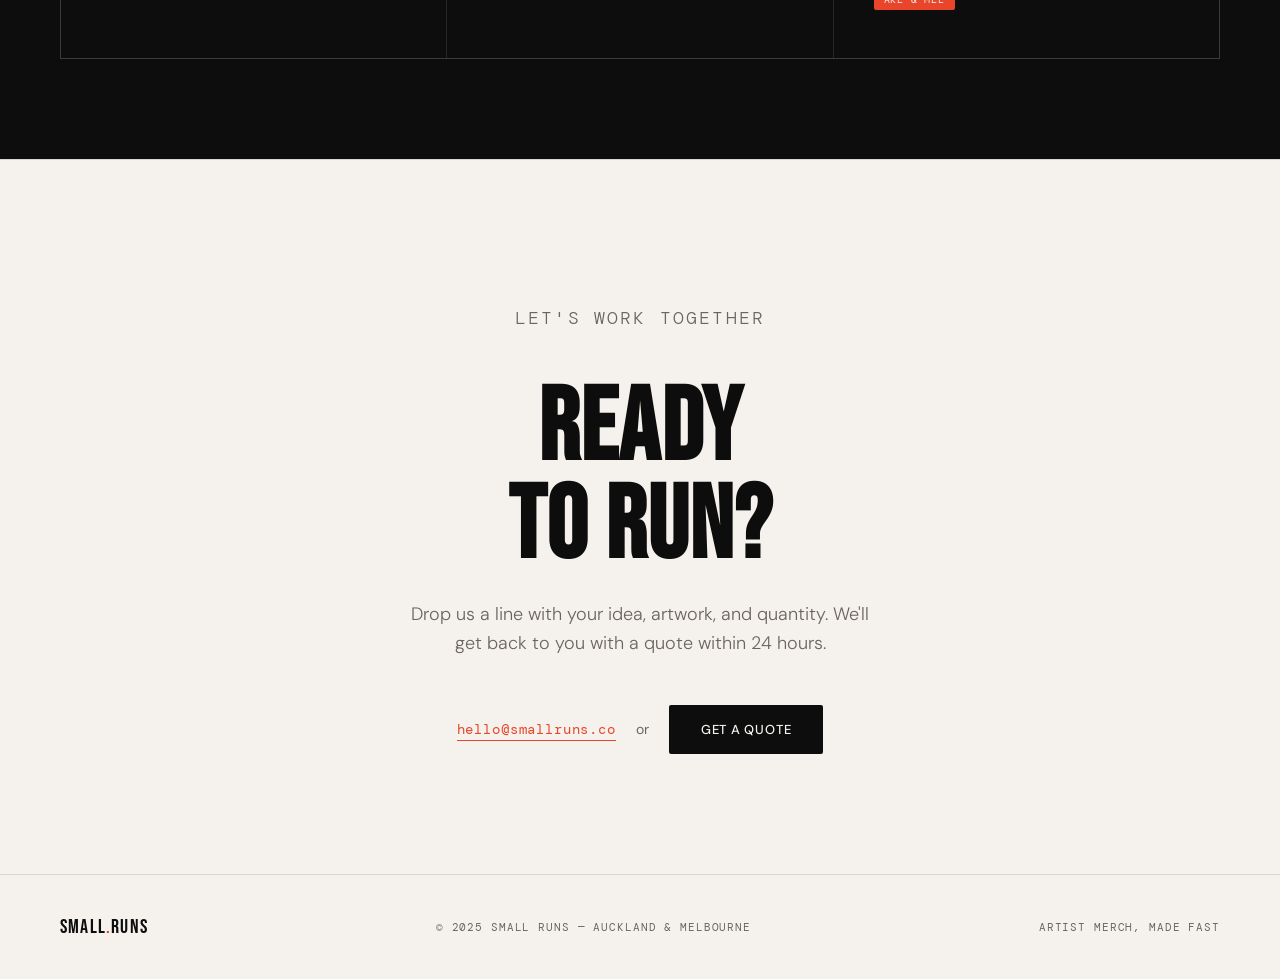
==== commit b3414edf: "Wrap hero tagline to two lines" ====
--- a/index.html
+++ b/index.html
@@ -405,7 +405,7 @@
 <!-- HERO -->
 <section class="hero">
   <div class="hero-left">
-    <p class="hero-tag">Small merch runs for music artists and everyone else</p>
+    <p class="hero-tag">Small merch runs for music artists<br>and everyone else</p>
     <h1 class="hero-title">Your<br>Merch,<br><em>Fast.</em></h1>
     <p class="hero-sub">Small-batch custom clothing and accessories for music artists and everyone else. No minimum order, no minimum quantity.</p>
     <div class="hero-actions">
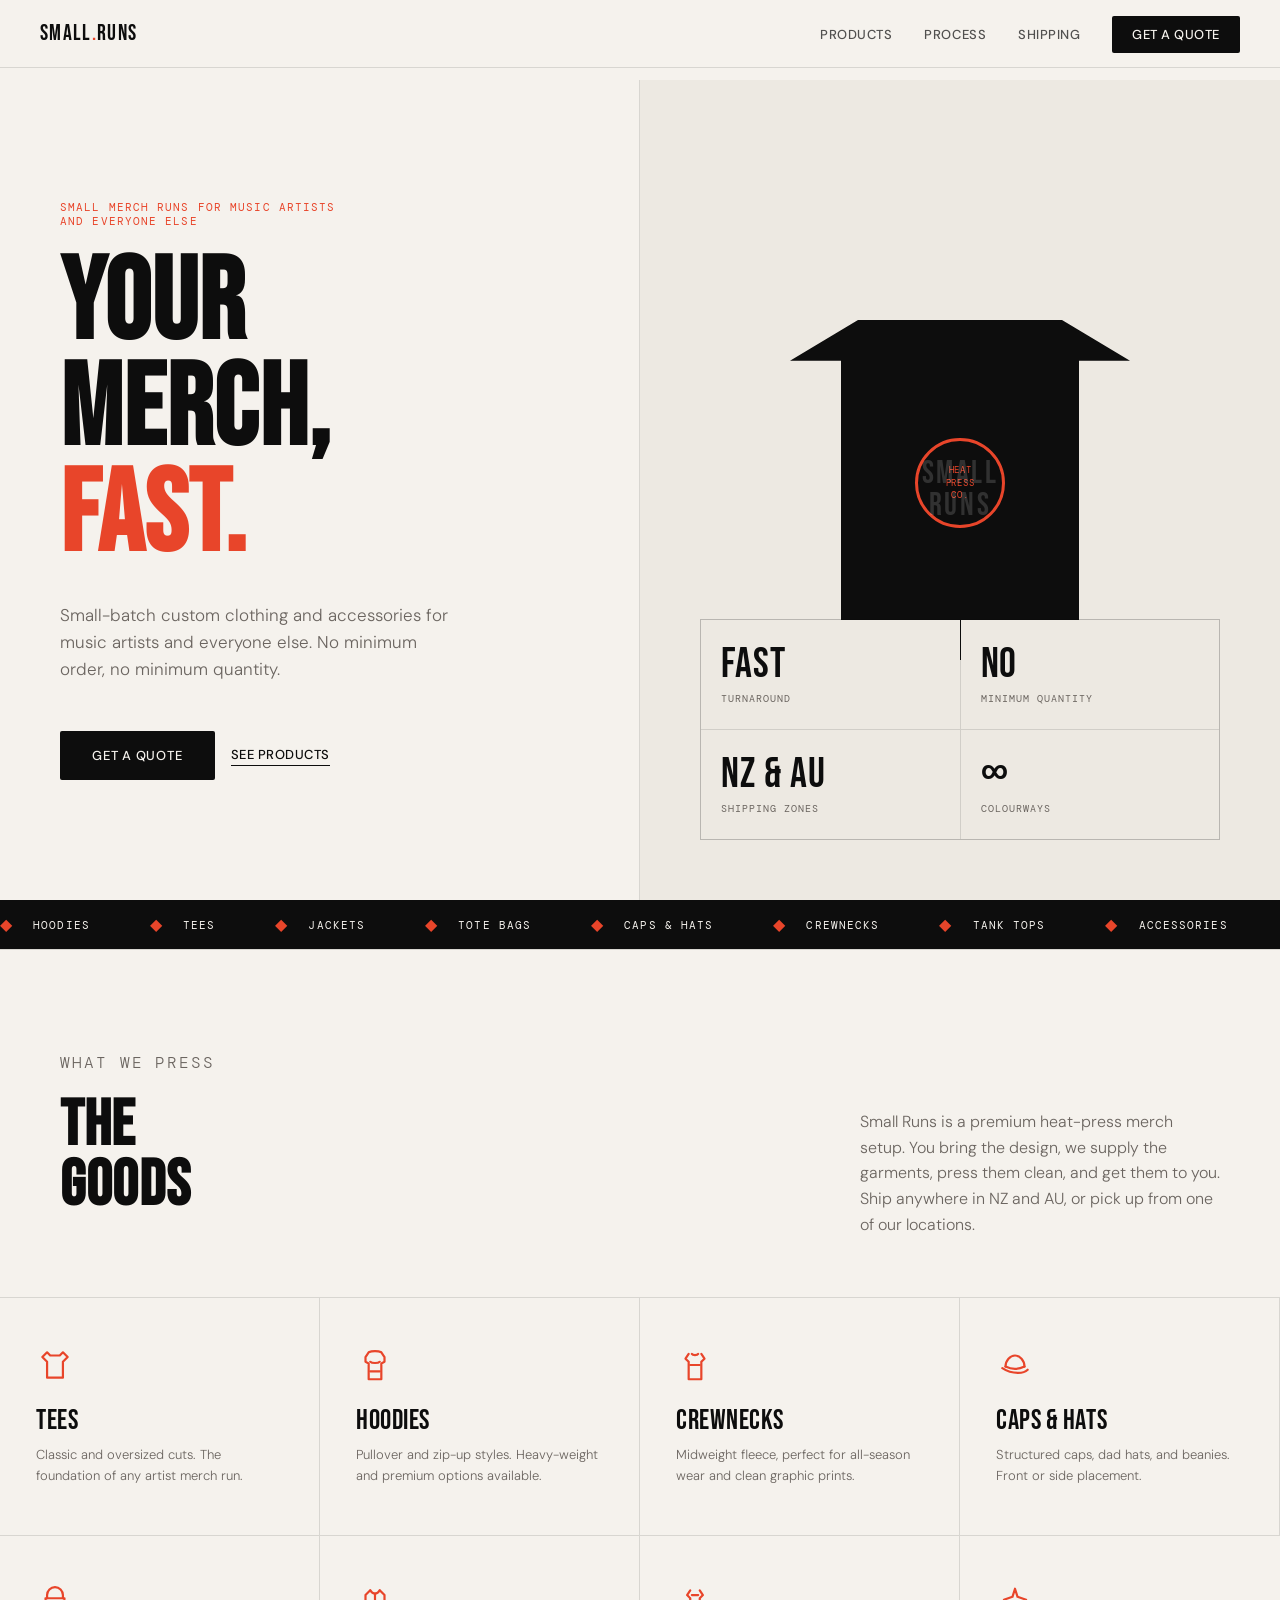
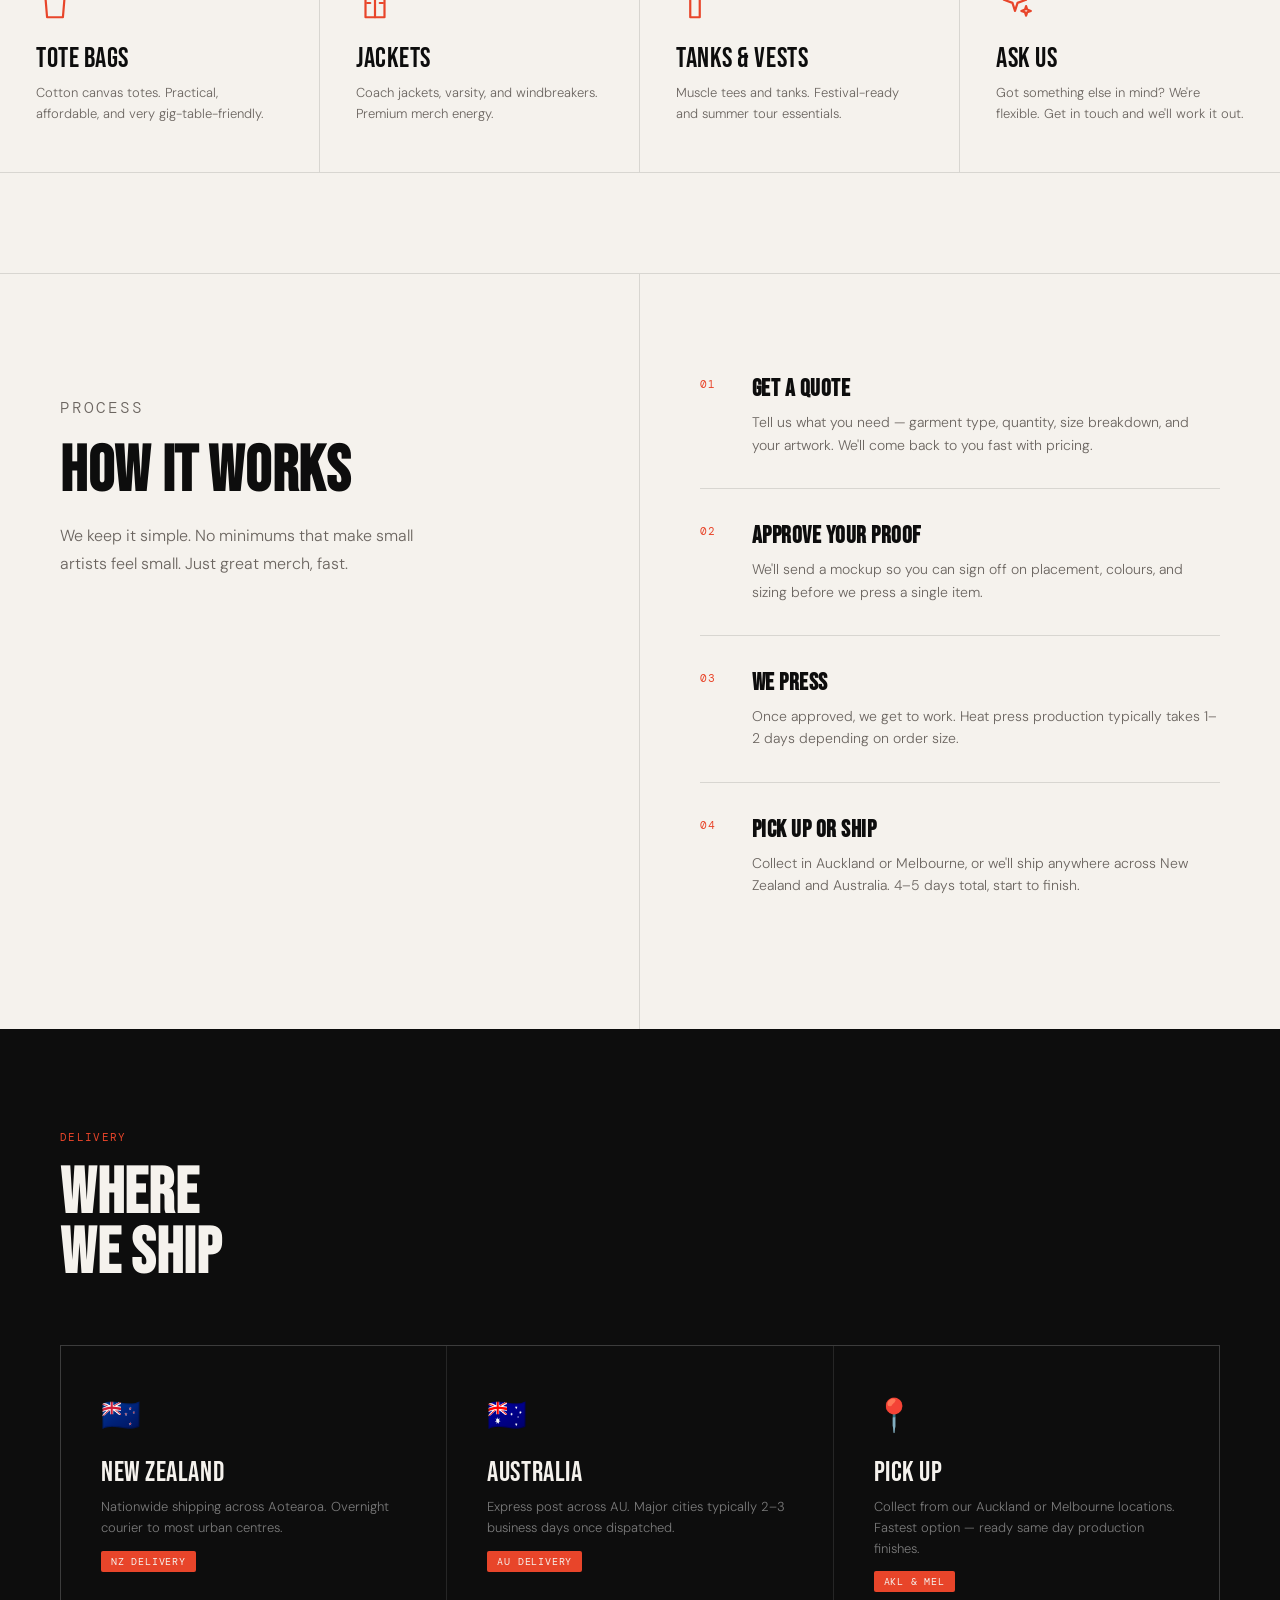
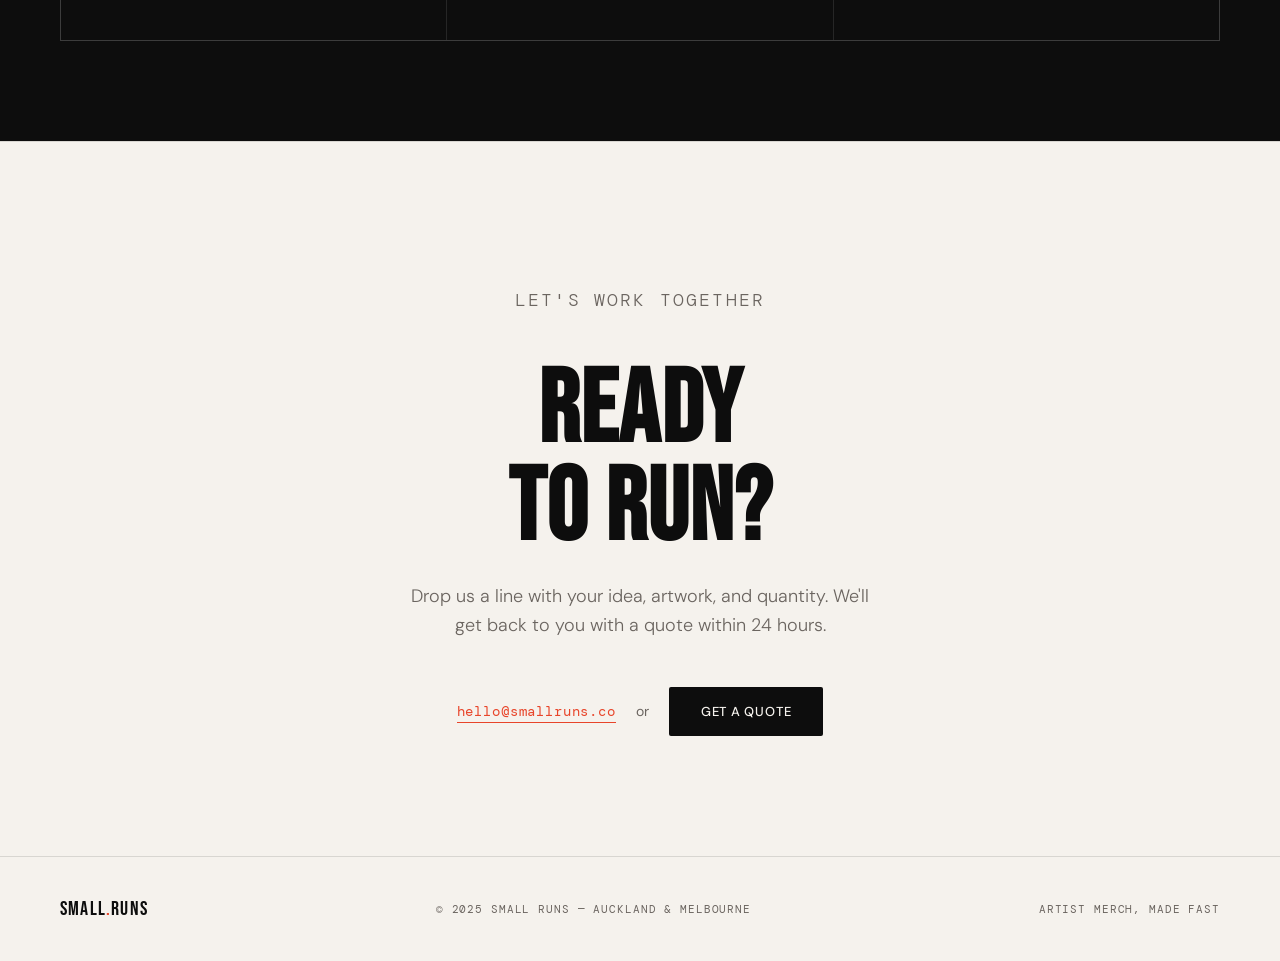
==== commit e0b5e00d: "Replace product emojis with orange SVG icons" ====
--- a/index.html
+++ b/index.html
@@ -238,7 +238,14 @@
   .product-card:last-child { border-right: none; }
   .product-card:hover { background: var(--cream); }
   .product-icon {
-    font-size: 36px; margin-bottom: 20px; display: block;
+    width: 38px;
+    height: 38px;
+    margin-bottom: 20px;
+    display: block;
+    color: var(--accent);
+  }
+  .product-icon * {
+    vector-effect: non-scaling-stroke;
   }
   .product-name {
     font-family: 'Bebas Neue', sans-serif;
@@ -482,42 +489,71 @@
   </div>
   <div class="products-grid">
     <div class="product-card fade-up">
-      <span class="product-icon">👕</span>
+      <svg class="product-icon" viewBox="0 0 24 24" fill="none" stroke="currentColor" stroke-width="2.2" stroke-linecap="round" stroke-linejoin="round" aria-hidden="true">
+        <path d="M7 4 4 7l3 3v10h10V10l3-3-3-3-2 2H9L7 4Z" />
+      </svg>
       <div class="product-name">Tees</div>
       <p class="product-desc">Classic and oversized cuts. The foundation of any artist merch run.</p>
     </div>
     <div class="product-card fade-up">
-      <span class="product-icon">🧥</span>
+      <svg class="product-icon" viewBox="0 0 24 24" fill="none" stroke="currentColor" stroke-width="2.2" stroke-linecap="round" stroke-linejoin="round" aria-hidden="true">
+        <path d="M8 4c2-1 6-1 8 0l2 3v3l-2 1v10H8V11L6 10V7l2-3Z" />
+        <path d="M9 10c1 1 5 1 6 0" />
+        <path d="M9 16h6" />
+      </svg>
       <div class="product-name">Hoodies</div>
       <p class="product-desc">Pullover and zip-up styles. Heavy-weight and premium options available.</p>
     </div>
     <div class="product-card fade-up">
-      <span class="product-icon">🫧</span>
+      <svg class="product-icon" viewBox="0 0 24 24" fill="none" stroke="currentColor" stroke-width="2.2" stroke-linecap="round" stroke-linejoin="round" aria-hidden="true">
+        <path d="M8 5 6 8l2 2v11h8V10l2-2-2-3" />
+        <path d="M10 5c.6 1 3.4 1 4 0" />
+        <path d="M9 12h6" />
+      </svg>
       <div class="product-name">Crewnecks</div>
       <p class="product-desc">Midweight fleece, perfect for all-season wear and clean graphic prints.</p>
     </div>
     <div class="product-card fade-up">
-      <span class="product-icon">🧢</span>
+      <svg class="product-icon" viewBox="0 0 24 24" fill="none" stroke="currentColor" stroke-width="2.2" stroke-linecap="round" stroke-linejoin="round" aria-hidden="true">
+        <path d="M6 13c0-4 3-7 6-7s6 3 6 7" />
+        <path d="M6 13c4 2 8 2 12 0" />
+        <path d="M4 14c3 2 6 3 10 3 3 0 5-1 6-2" />
+      </svg>
       <div class="product-name">Caps &amp; Hats</div>
       <p class="product-desc">Structured caps, dad hats, and beanies. Front or side placement.</p>
     </div>
     <div class="product-card fade-up">
-      <span class="product-icon">🛍</span>
+      <svg class="product-icon" viewBox="0 0 24 24" fill="none" stroke="currentColor" stroke-width="2.2" stroke-linecap="round" stroke-linejoin="round" aria-hidden="true">
+        <path d="M7 9V7a5 5 0 0 1 10 0v2" />
+        <path d="M6 9h12l-1 12H7L6 9Z" />
+      </svg>
       <div class="product-name">Tote Bags</div>
       <p class="product-desc">Cotton canvas totes. Practical, affordable, and very gig-table-friendly.</p>
     </div>
     <div class="product-card fade-up">
-      <span class="product-icon">🧤</span>
+      <svg class="product-icon" viewBox="0 0 24 24" fill="none" stroke="currentColor" stroke-width="2.2" stroke-linecap="round" stroke-linejoin="round" aria-hidden="true">
+        <path d="M9 4 6 7v14h12V7l-3-3" />
+        <path d="M9 4c.6 1 2.2 2 3 2s2.4-1 3-2" />
+        <path d="M12 6v15" />
+        <path d="M9 12H7" />
+        <path d="M15 12h2" />
+      </svg>
       <div class="product-name">Jackets</div>
       <p class="product-desc">Coach jackets, varsity, and windbreakers. Premium merch energy.</p>
     </div>
     <div class="product-card fade-up">
-      <span class="product-icon">👚</span>
+      <svg class="product-icon" viewBox="0 0 24 24" fill="none" stroke="currentColor" stroke-width="2.2" stroke-linecap="round" stroke-linejoin="round" aria-hidden="true">
+        <path d="M9 4 7 7l2 2v12h6V9l2-2-2-3" />
+        <path d="M10 7h4" />
+      </svg>
       <div class="product-name">Tanks &amp; Vests</div>
       <p class="product-desc">Muscle tees and tanks. Festival-ready and summer tour essentials.</p>
     </div>
     <div class="product-card fade-up">
-      <span class="product-icon">✦</span>
+      <svg class="product-icon" viewBox="0 0 24 24" fill="none" stroke="currentColor" stroke-width="2.2" stroke-linecap="round" stroke-linejoin="round" aria-hidden="true">
+        <path d="M12 3l1.6 5.1L19 10l-5.4 1.9L12 17l-1.6-5.1L5 10l5.4-1.9L12 3Z" />
+        <path d="M19 14l.7 2.1L22 17l-2.3.9L19 20l-.7-2.1L16 17l2.3-.9L19 14Z" />
+      </svg>
       <div class="product-name">Ask Us</div>
       <p class="product-desc">Got something else in mind? We're flexible. Get in touch and we'll work it out.</p>
     </div>
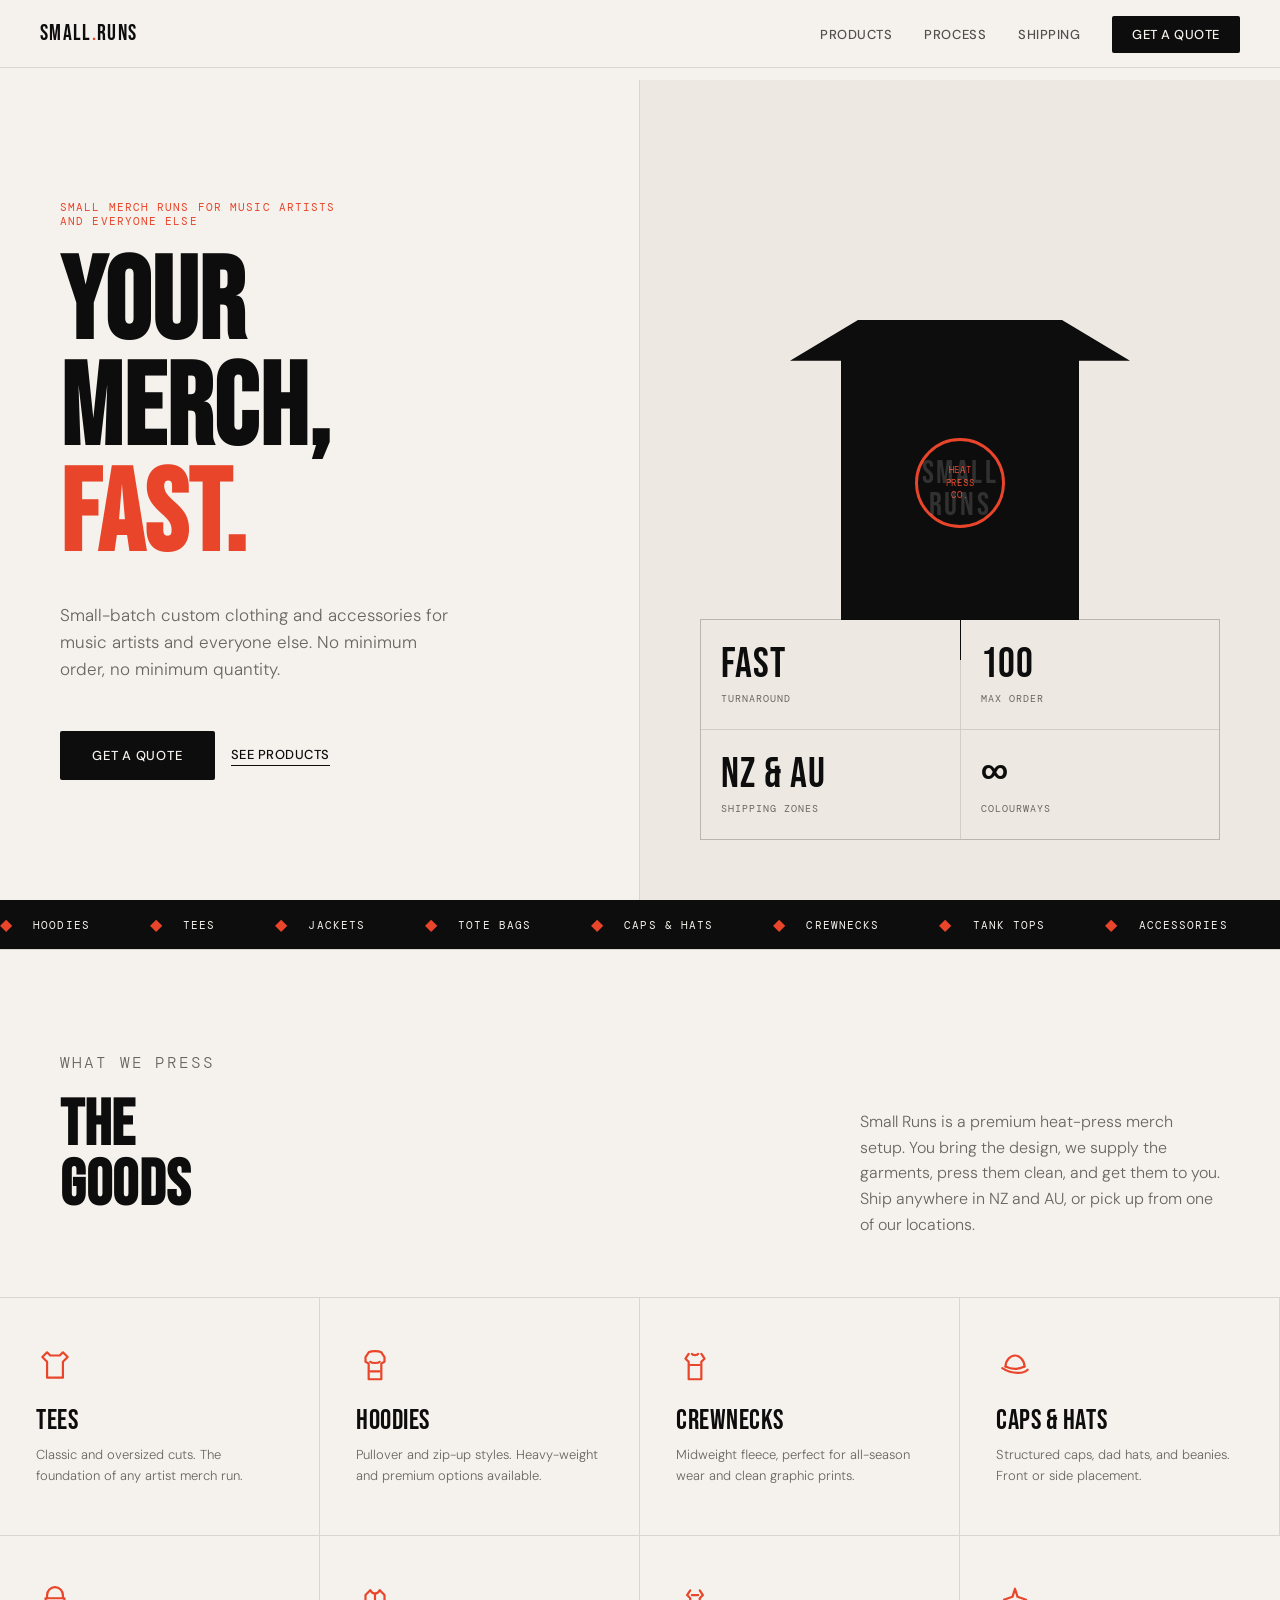
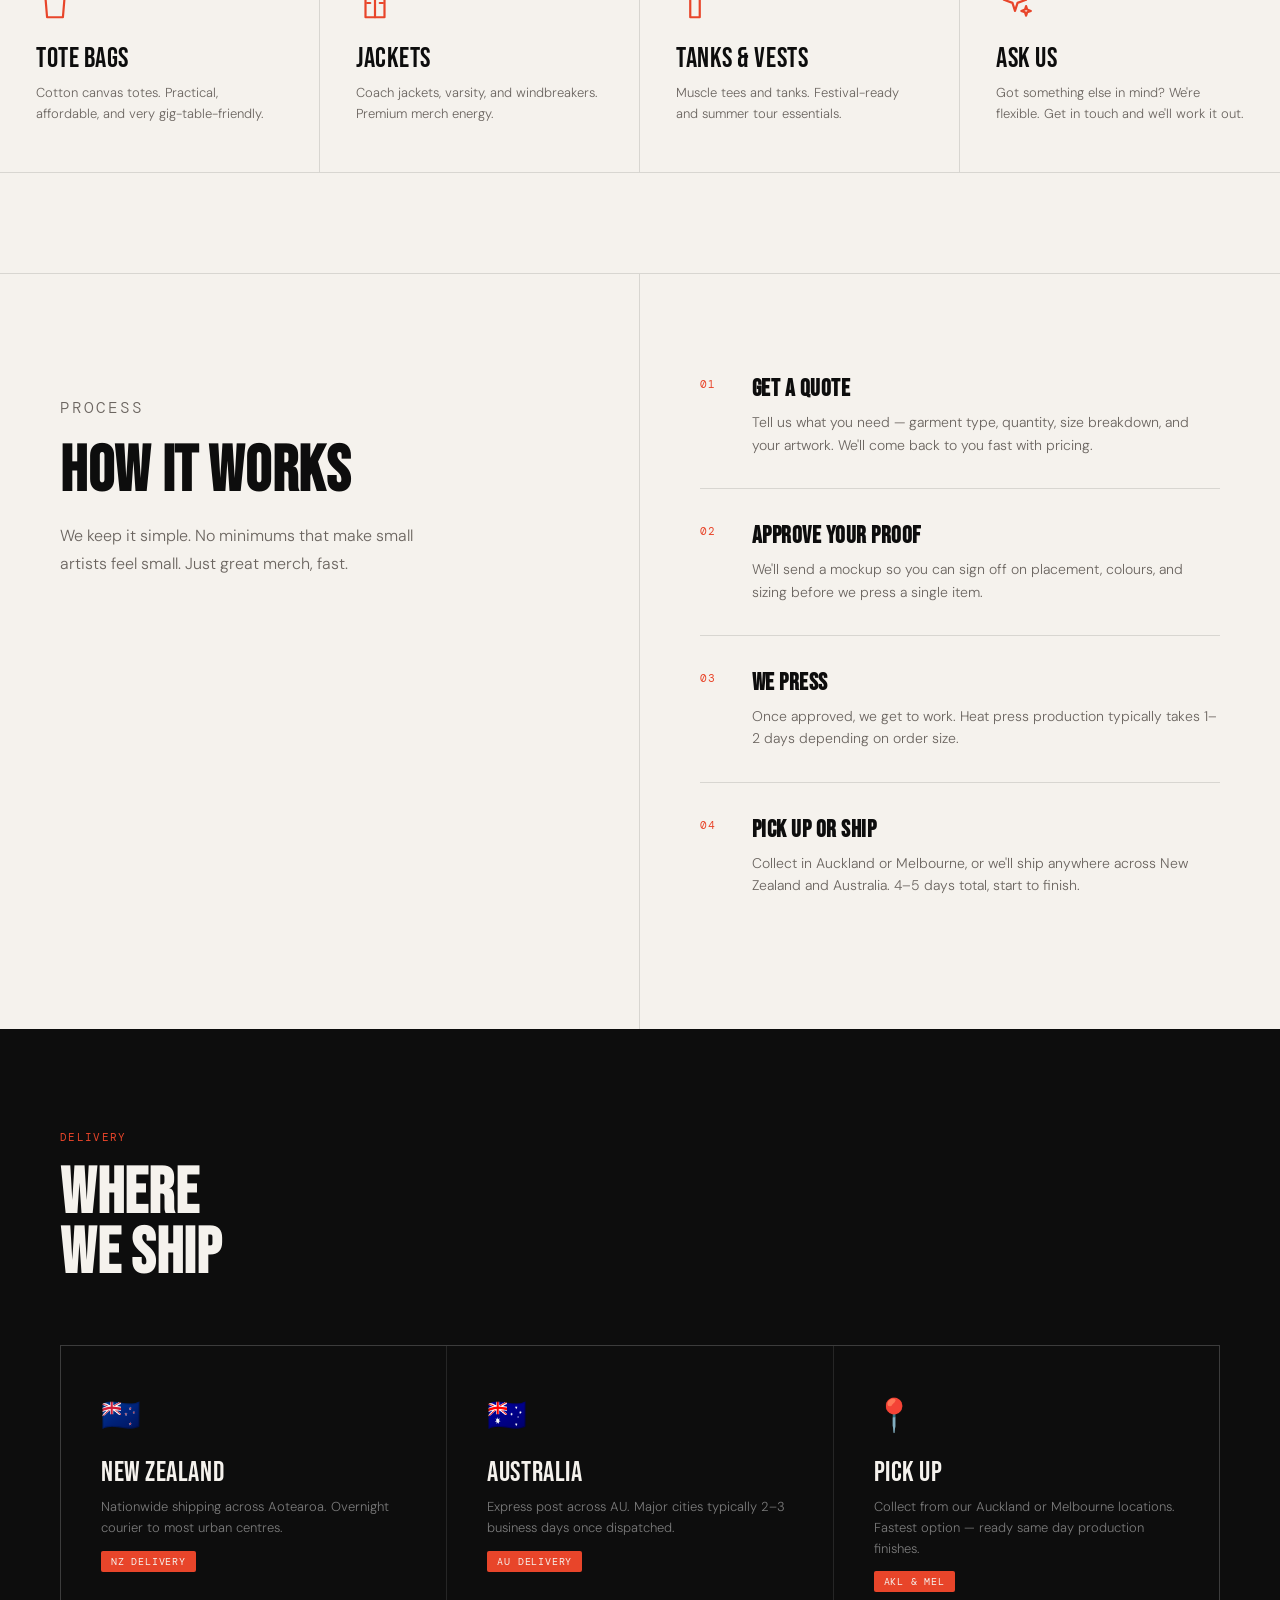
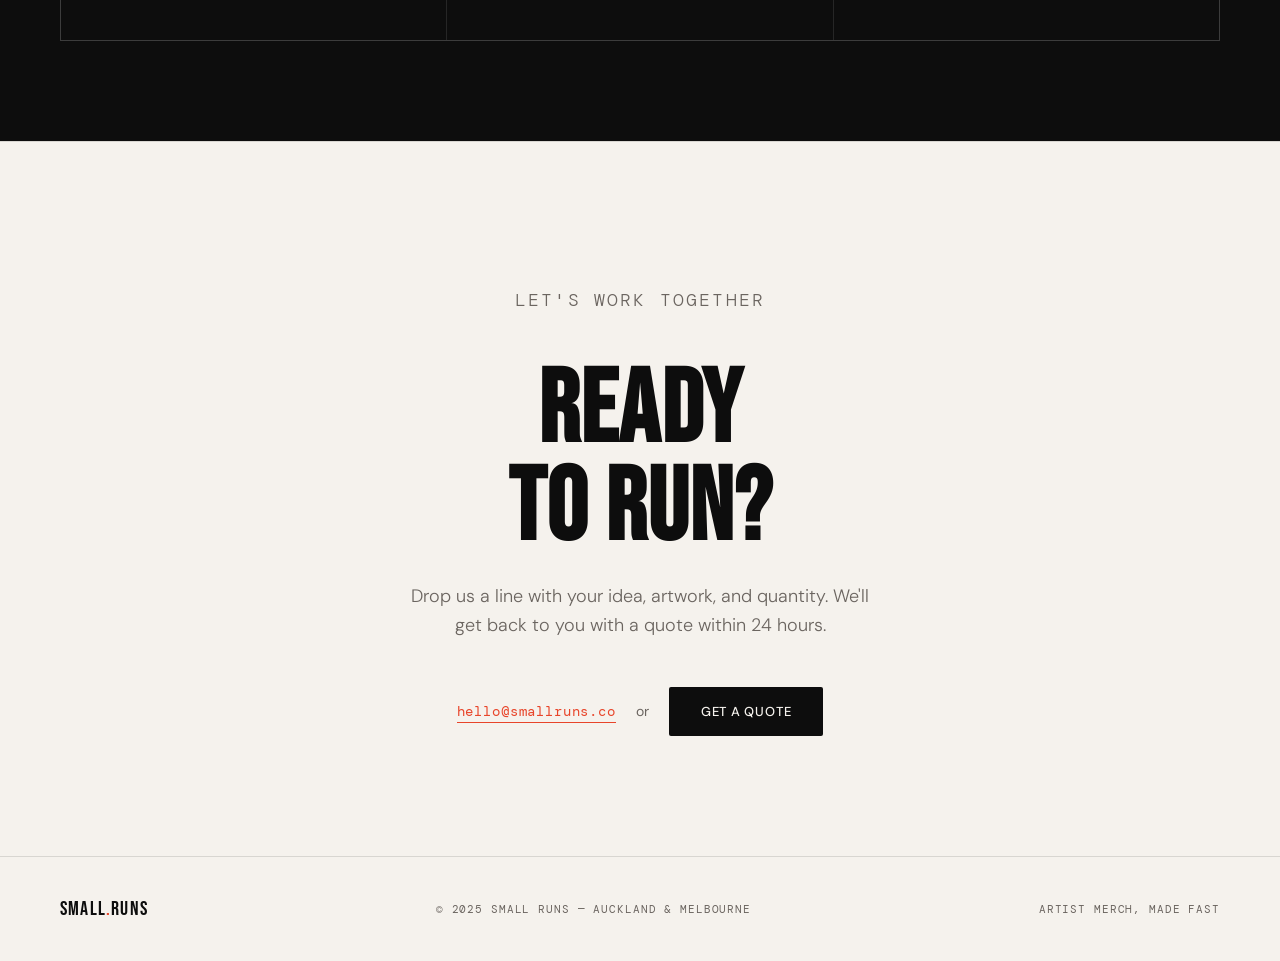
==== commit f90126fd: "Update hero stat to 100 max order" ====
--- a/index.html
+++ b/index.html
@@ -436,8 +436,8 @@
         <div class="stat-label">Turnaround</div>
       </div>
       <div class="stat">
-        <div class="stat-num">No</div>
-        <div class="stat-label">Minimum Quantity</div>
+        <div class="stat-num">100</div>
+        <div class="stat-label">Max Order</div>
       </div>
       <div class="stat">
         <div class="stat-num">NZ &amp; AU</div>
